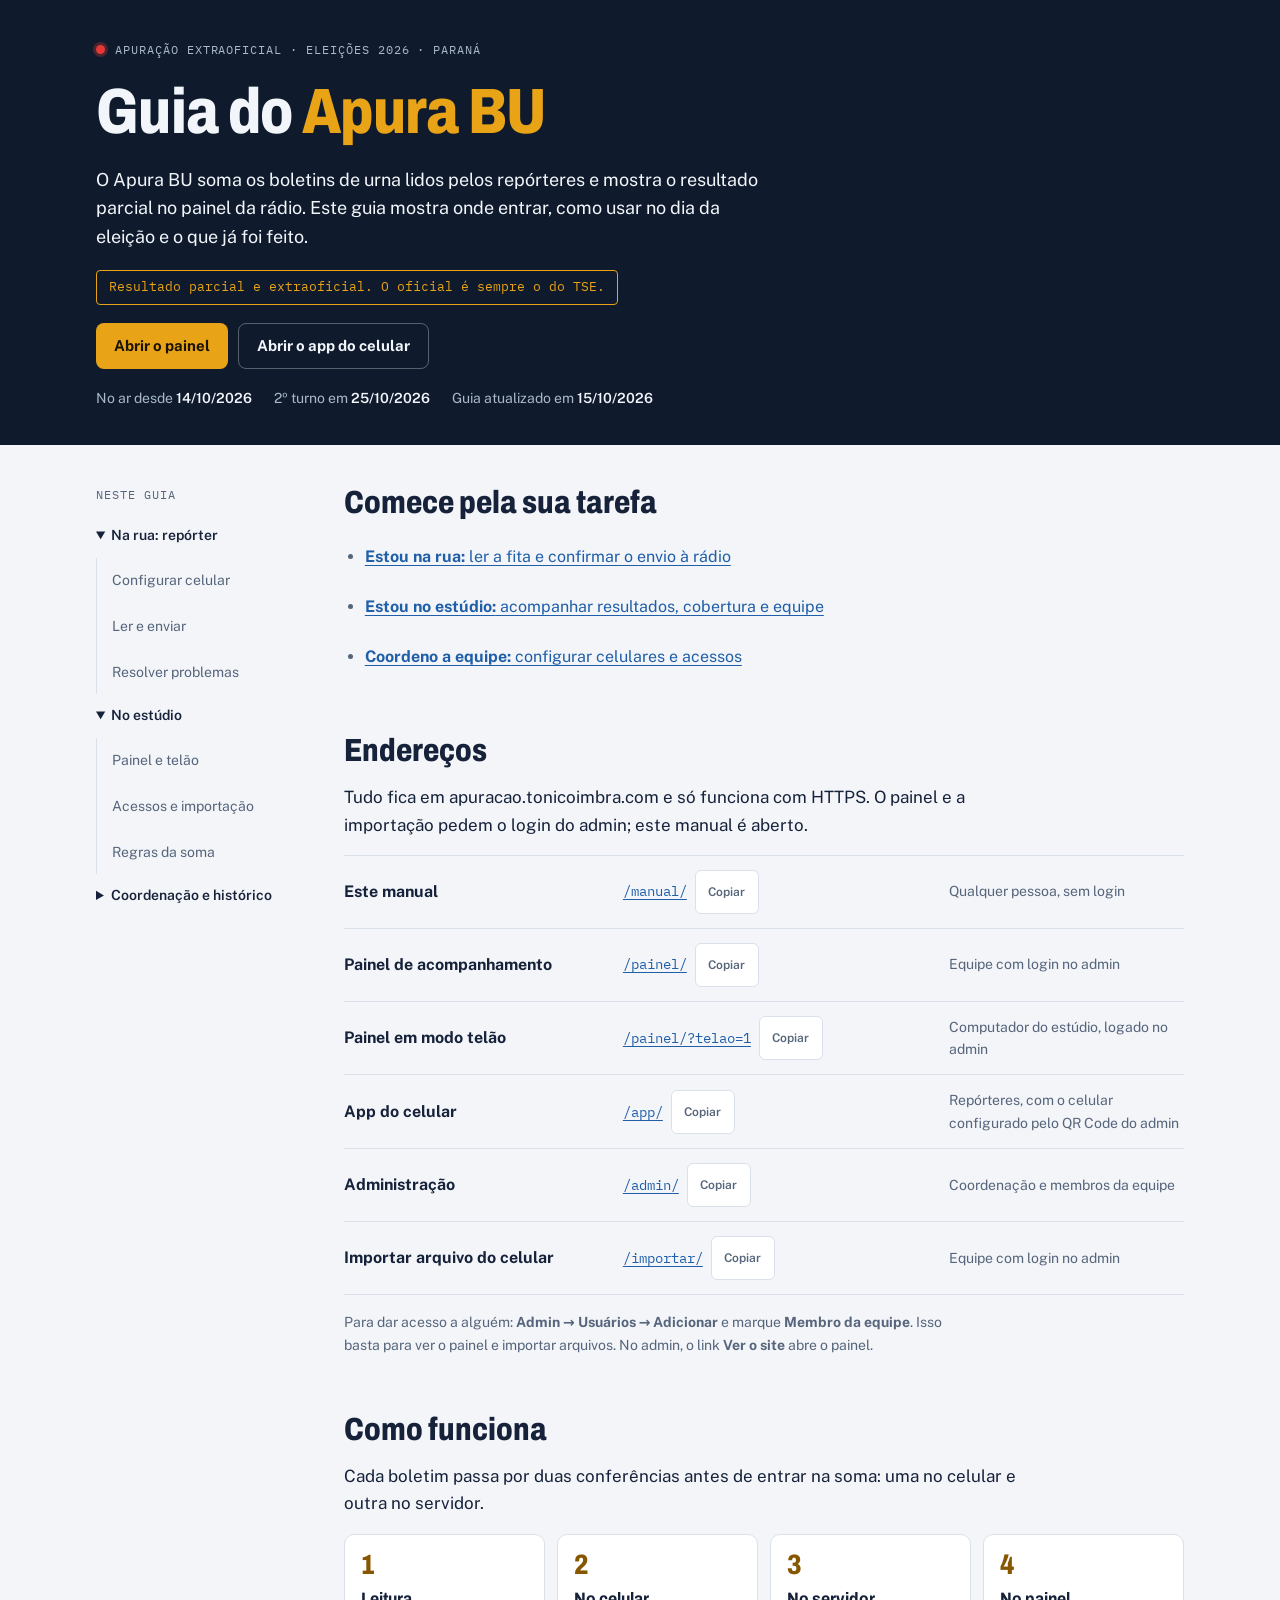
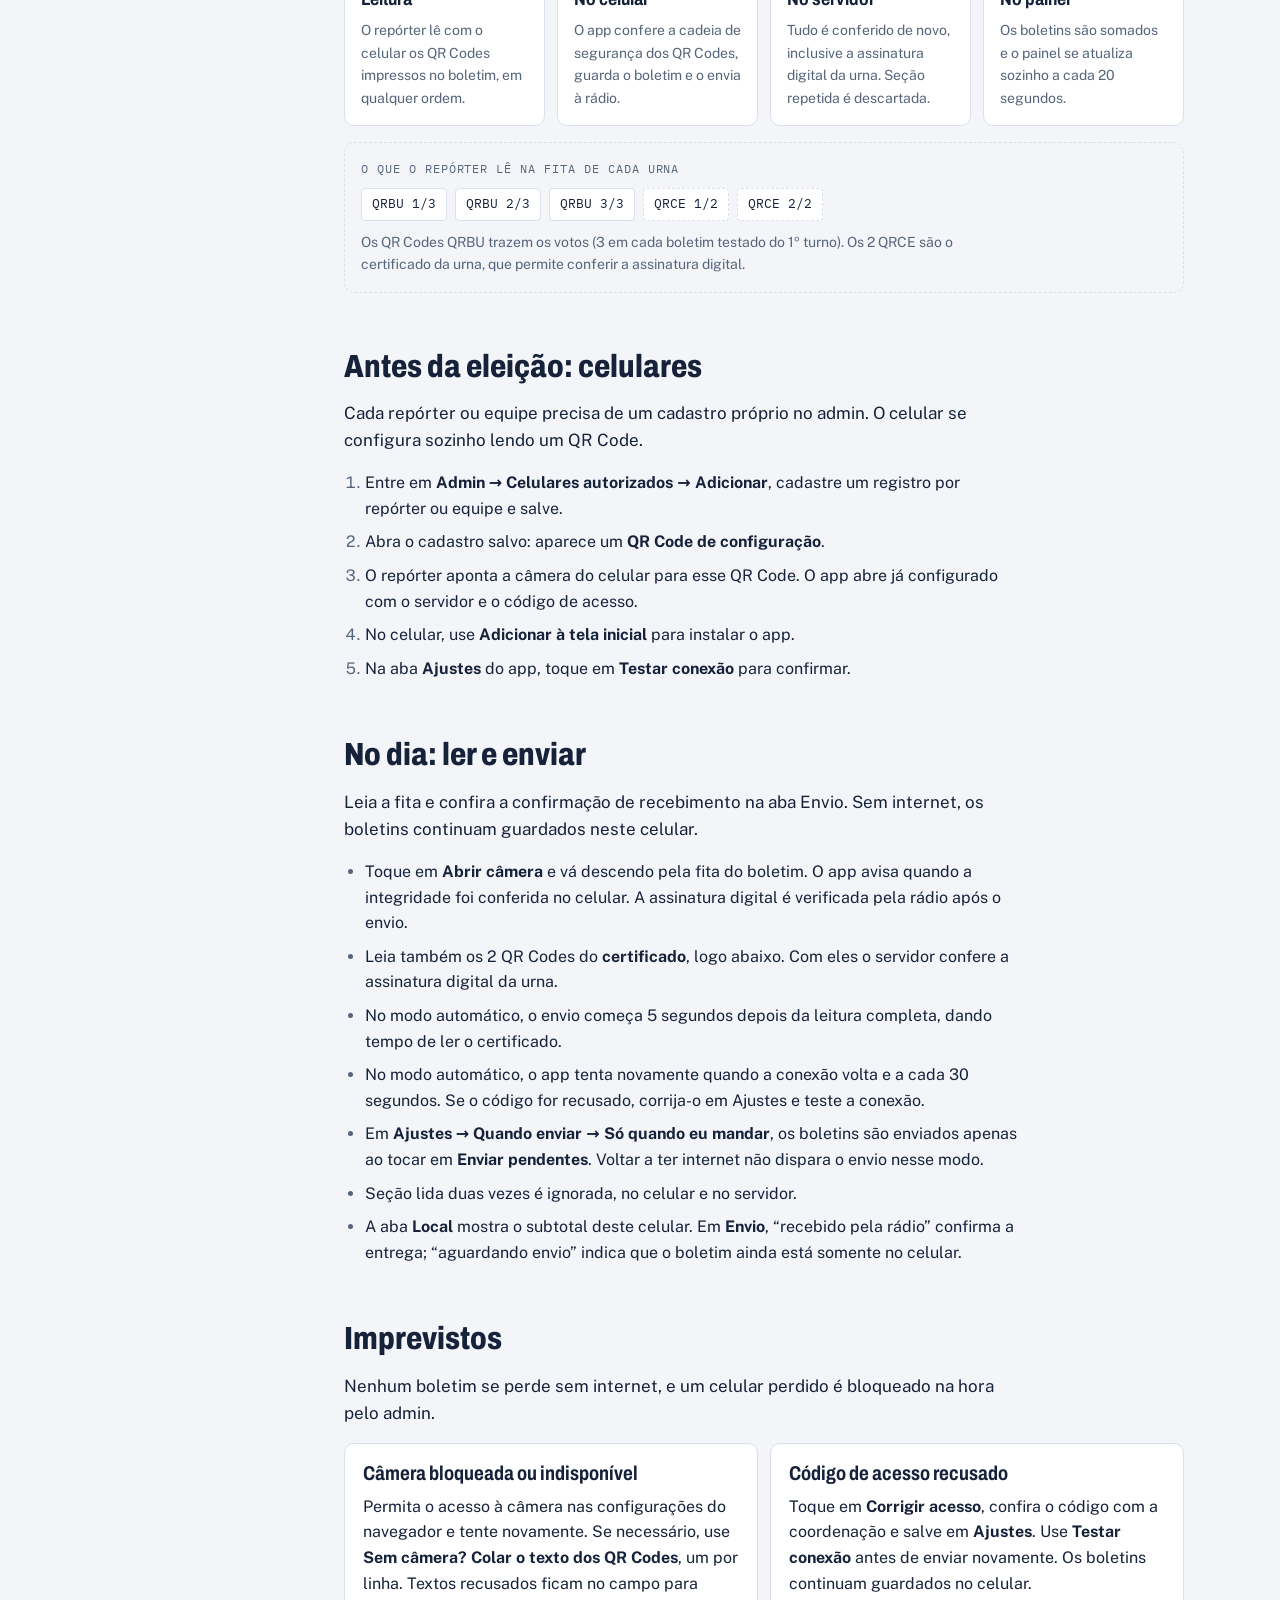
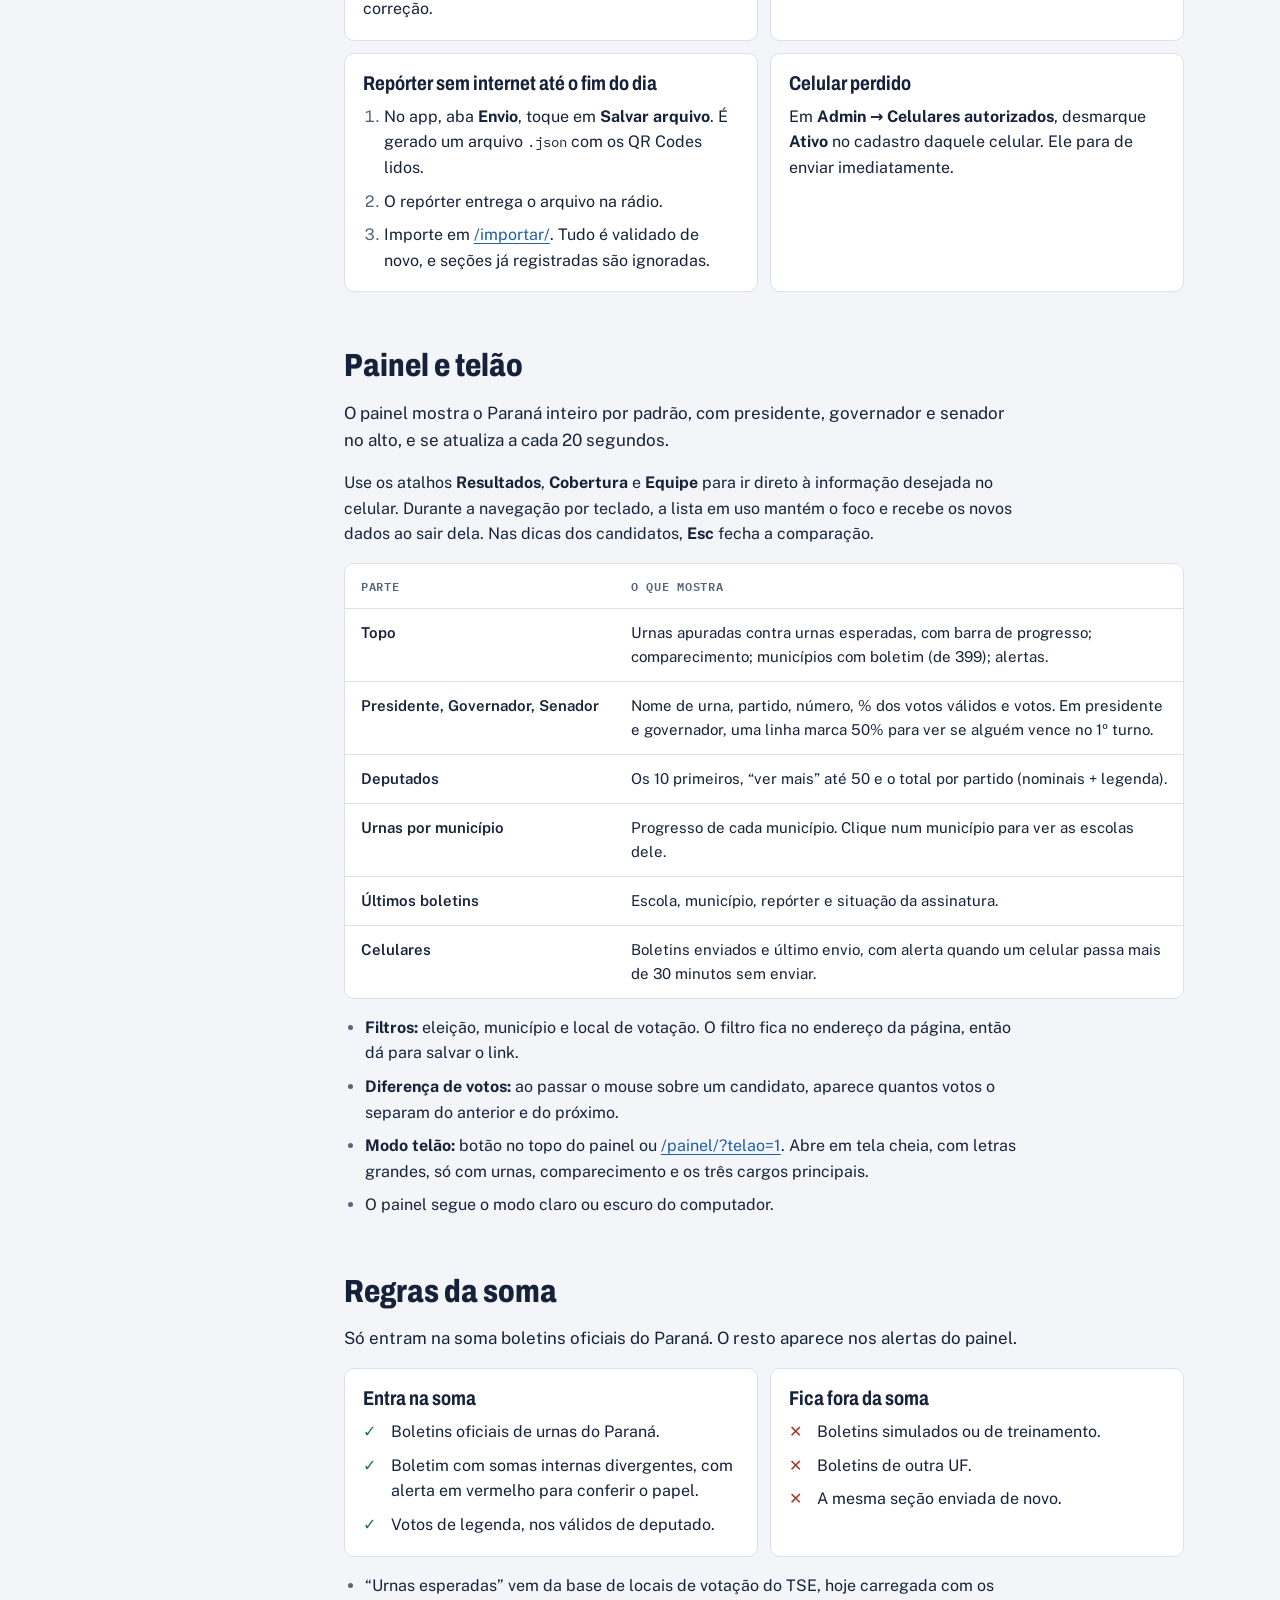
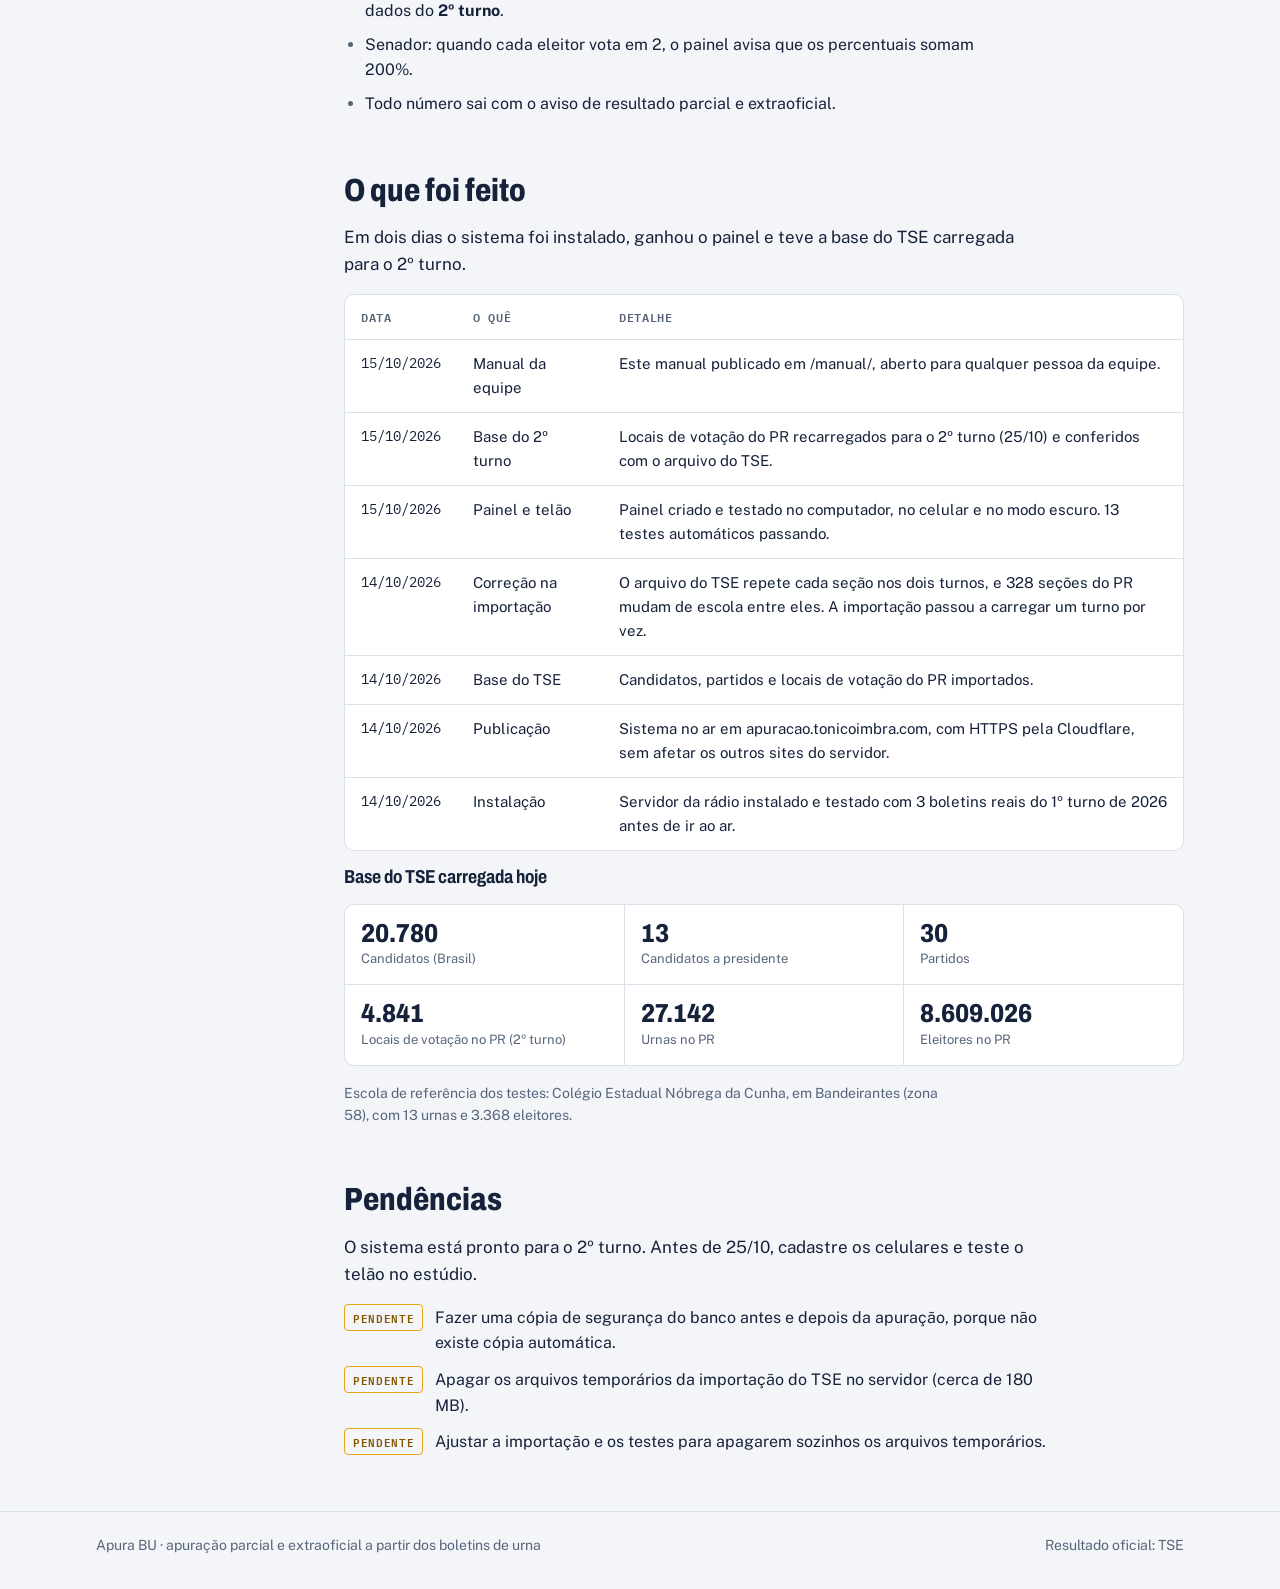
==== servidor/boletins/templates/boletins/manual.html @ 67706409 "feat: adiciona Apura BU com melhorias de interface e acessibilidade" ====
<!doctype html>
<html lang="pt-BR">
<head>
<meta charset="utf-8">
<meta name="viewport" content="width=device-width, initial-scale=1, viewport-fit=cover">
<title>Guia do Apura BU</title>
<link rel="icon" href="/app/icons/icone.svg" type="image/svg+xml">
<meta name="description" content="Manual da equipe: como acessar e usar o Apura BU na apuração extraoficial.">
<link rel="preconnect" href="https://fonts.googleapis.com">
<link rel="preconnect" href="https://fonts.gstatic.com" crossorigin>
<link rel="stylesheet" href="https://fonts.googleapis.com/css2?family=Archivo:wdth,wght@75..100,600..800&family=IBM+Plex+Mono:wght@400;500&family=Public+Sans:ital,wght@0,400;0,600;0,700;1,400&display=swap">
<style>
  /* Layout: faixa azul-marinho do app no topo; índice lateral fixo e coluna de leitura de ~68 caracteres */
  :root {
    color-scheme: light;
    --fundo: #f3f5f9;
    --papel: #ffffff;
    --texto: #16223a;
    --suave: #56657b;
    --linha: #dae1ea;
    --faixa: #0f1b2d;
    --faixa-texto: #f2f5fa;
    --faixa-suave: #aab8cc;
    --ambar: #e8a317;
    --ambar-tinta: #1a1300;
    --ambar-texto: #875700;
    --link: #1f5ea8;
    --ok: #1d7444;
    --fora: #a3392d;
    --display: "Archivo", "Arial Narrow", "Helvetica Neue", Arial, sans-serif;
    --corpo: "Public Sans", system-ui, -apple-system, "Segoe UI", Roboto, sans-serif;
    --mono: "IBM Plex Mono", ui-monospace, "SFMono-Regular", Menlo, Consolas, monospace;
  }
  @media (prefers-color-scheme: dark) {
    :root:not([data-theme="light"]) {
      --fundo: #0a111e; --papel: #111b2c; --texto: #e5ebf4; --suave: #9badc4; --linha: #23314a;
      --faixa: #060c17; --faixa-texto: #eef3fa; --faixa-suave: #93a5bd;
      --ambar: #f0b43a; --ambar-tinta: #1a1300; --ambar-texto: #f0b43a; --link: #8fbdf2;
      --ok: #52c487; --fora: #ef7b6c; color-scheme: dark;
    }
  }
  :root[data-theme="dark"] {
    --fundo: #0a111e; --papel: #111b2c; --texto: #e5ebf4; --suave: #9badc4; --linha: #23314a;
    --faixa: #060c17; --faixa-texto: #eef3fa; --faixa-suave: #93a5bd;
    --ambar: #f0b43a; --ambar-tinta: #1a1300; --ambar-texto: #f0b43a; --link: #8fbdf2;
    --ok: #52c487; --fora: #ef7b6c; color-scheme: dark;
  }
  @media (prefers-reduced-motion: no-preference) { html { scroll-behavior: smooth; } }

  * { box-sizing: border-box; }
  [hidden] { display: none !important; }
  img { max-width: 100%; }
  body { margin: 0; -webkit-text-size-adjust: 100%; background: var(--fundo); color: var(--texto); font: 16px/1.6 var(--corpo); }
  a { color: var(--link); text-underline-offset: 3px; }
  a:focus-visible, button:focus-visible { outline: 2px solid var(--ambar); outline-offset: 2px; border-radius: 4px; }
  h1, h2, h3 { font-family: var(--display); font-stretch: 80%; line-height: 1.1; text-wrap: balance; margin: 0; }
  code, .mono { font-family: var(--mono); font-size: .9em; }
  .rotulo { font-family: var(--mono); font-size: 12px; letter-spacing: .08em; text-transform: uppercase; }

  /* ---------- faixa de abertura */
  .faixa { background: var(--faixa); color: var(--faixa-texto); }
  .faixa-dentro, .corpo, .rodape-dentro {
    max-width: 1120px; margin: 0 auto;
    padding-left: max(16px, env(safe-area-inset-left, 0px));
    padding-right: max(16px, env(safe-area-inset-right, 0px));
  }
  .faixa-dentro { padding-block: 40px 36px; display: grid; gap: 18px; }
  .faixa-dentro > *, .fita > * { margin: 0; }
  .faixa .rotulo { color: var(--faixa-suave); display: flex; align-items: center; gap: 10px; }
  .ao-vivo { width: 9px; height: 9px; border-radius: 50%; background: #e53935; box-shadow: 0 0 0 3px rgba(229,57,53,.28); }
  .faixa h1 { font-size: clamp(38px, 7vw, 64px); font-weight: 800; letter-spacing: -.01em; }
  .faixa h1 span { color: var(--ambar); }
  .faixa .lead { max-width: 62ch; margin: 0; font-size: 18px; color: var(--faixa-texto); }
  .carimbo { justify-self: start; font-family: var(--mono); font-size: 13px; padding: 6px 12px;
    border: 1.5px solid var(--ambar); color: var(--ambar); border-radius: 4px; }
  .acoes { display: flex; flex-wrap: wrap; gap: 10px; }
  .botao { display: inline-flex; align-items: center; min-height: 44px; padding: 10px 18px; border-radius: 8px;
    font-weight: 700; text-decoration: none; font-size: 15px; }
  .botao.principal { background: var(--ambar); color: var(--ambar-tinta); }
  .botao.secundario { color: var(--faixa-texto); border: 1px solid rgba(255,255,255,.3); }
  .datas { display: flex; flex-wrap: wrap; gap: 6px 22px; margin: 0; padding: 0; list-style: none; color: var(--faixa-suave); font-size: 14px; }
  .datas b { color: var(--faixa-texto); font-weight: 600; }

  /* ---------- corpo: índice + leitura */
  .corpo { display: grid; grid-template-columns: 200px minmax(0, 1fr); gap: 48px; padding-block: 40px 56px; }
  .indice { position: sticky; top: calc(env(safe-area-inset-top, 0px) + 24px); align-self: start; }
  .indice .rotulo { color: var(--suave); margin: 0 0 10px; }
  .indice ol { list-style: none; margin: 0; padding: 0; display: grid; gap: 2px; border-left: 1px solid var(--linha); }
  .indice a { display: block; padding: 5px 0 5px 14px; margin-left: -1px; border-left: 2px solid transparent;
    color: var(--suave); text-decoration: none; font-size: 14px; }
  .indice a:hover { color: var(--texto); }
  .indice a.atual { color: var(--texto); border-left-color: var(--ambar); font-weight: 600; }

  article { min-width: 0; display: grid; gap: 56px; }
  section { display: grid; gap: 16px; scroll-margin-top: calc(env(safe-area-inset-top, 0px) + 16px); }
  section > h2 { font-size: clamp(26px, 3.6vw, 32px); font-weight: 800; }
  section > p, .nota { max-width: 68ch; margin: 0; }
  .abre { font-size: 17px; }
  .nota { color: var(--suave); font-size: 14px; }
  ul.lista, ol.lista { margin: 0; padding-left: 1.3em; display: grid; gap: 8px; max-width: 68ch; }
  .lista li::marker { color: var(--suave); }

  /* endereços */
  .enderecos { list-style: none; margin: 0; padding: 0; border-top: 1px solid var(--linha); }
  .enderecos li { display: grid; grid-template-columns: minmax(0, 1.1fr) minmax(0, 1.3fr) minmax(0, 1fr); gap: 6px 20px;
    align-items: center; padding: 14px 0; border-bottom: 1px solid var(--linha); }
  .enderecos strong { font-weight: 700; }
  .url { display: flex; align-items: center; gap: 8px; min-width: 0; }
  .url a { font-family: var(--mono); font-size: 14px; overflow-wrap: anywhere; }
  .copiar { flex: none; font: 600 12px var(--corpo); color: var(--suave); background: var(--papel); border: 1px solid var(--linha);
    border-radius: 6px; padding: 4px 9px; cursor: pointer; }
  .copiar:hover { color: var(--texto); }
  .quem { color: var(--suave); font-size: 14px; }

  /* fluxo */
  .passos { list-style: none; margin: 0; padding: 0; display: grid; grid-template-columns: repeat(4, minmax(0, 1fr)); gap: 12px; counter-reset: passo; }
  .passos li { counter-increment: passo; background: var(--papel); border: 1px solid var(--linha); border-radius: 10px; padding: 16px; display: grid; gap: 6px; align-content: start; }
  .passos li::before { content: counter(passo); font: 800 28px/1 var(--display); font-stretch: 80%; color: var(--ambar-texto); }
  .passos b { font-family: var(--display); font-size: 18px; font-stretch: 85%; }
  .passos span { font-size: 14px; color: var(--suave); }
  .fita { display: grid; gap: 10px; padding: 16px; border: 1px dashed var(--linha); border-radius: 10px; }
  .fita .rotulo { color: var(--suave); }
  .qrs { display: flex; flex-wrap: wrap; gap: 8px; margin: 0; padding: 0; list-style: none; }
  .qrs li { font-family: var(--mono); font-size: 13px; padding: 5px 10px; border-radius: 4px; background: var(--papel); border: 1px solid var(--linha); }
  .qrs li.ce { border-style: dashed; }

  /* imprevistos */
  .dupla { display: grid; grid-template-columns: repeat(2, minmax(0, 1fr)); gap: 12px; }
  .painel-box { background: var(--papel); border: 1px solid var(--linha); border-radius: 10px; padding: 18px; display: grid; gap: 10px; align-content: start; }
  .painel-box h3 { font-size: 20px; font-weight: 700; }
  .painel-box p { margin: 0; }

  /* tabelas */
  .rolagem { overflow-x: auto; border: 1px solid var(--linha); border-radius: 10px; background: var(--papel); }
  table { width: 100%; border-collapse: collapse; font-size: 15px; }
  th { text-align: left; font: 600 12px var(--mono); letter-spacing: .06em; text-transform: uppercase; color: var(--suave);
    padding: 12px 16px; border-bottom: 1px solid var(--linha); }
  td { padding: 12px 16px; border-bottom: 1px solid var(--linha); vertical-align: top; }
  tr:last-child td { border-bottom: 0; }
  td:first-child { font-weight: 600; white-space: nowrap; }
  td.data { font-family: var(--mono); font-size: 14px; font-weight: 400; font-variant-numeric: tabular-nums; }

  /* regras */
  .regras { display: grid; grid-template-columns: repeat(2, minmax(0, 1fr)); gap: 12px; }
  .regras ul { list-style: none; margin: 0; padding: 0; display: grid; gap: 8px; }
  .regras li { display: grid; grid-template-columns: 1.4em minmax(0, 1fr); gap: 6px; }
  .sinal { font-weight: 700; }
  .entra .sinal { color: var(--ok); } .fora .sinal { color: var(--fora); }

  /* números da base */
  .numeros { display: grid; grid-template-columns: repeat(3, minmax(0, 1fr)); gap: 1px; background: var(--linha);
    border: 1px solid var(--linha); border-radius: 10px; overflow: hidden; margin: 0; }
  .numeros div { background: var(--papel); padding: 14px 16px; display: grid; gap: 2px; }
  .numeros dt { font-size: 13px; color: var(--suave); order: 2; }
  .numeros dd { margin: 0; font: 800 26px/1.1 var(--display); font-stretch: 85%; order: 1; }

  /* pendências */
  .pendencias { list-style: none; margin: 0; padding: 0; display: grid; gap: 10px; max-width: 72ch; }
  .pendencias li { display: grid; grid-template-columns: auto minmax(0, 1fr); gap: 12px; align-items: baseline; }
  .chip { font: 600 11px var(--mono); letter-spacing: .06em; text-transform: uppercase; padding: 3px 8px; border-radius: 4px;
    color: var(--ambar-texto); border: 1px solid var(--ambar); }

  .rodape { border-top: 1px solid var(--linha); }
  .rodape-dentro { padding-block: 22px 32px; color: var(--suave); font-size: 14px; display: flex; flex-wrap: wrap; gap: 6px 20px; justify-content: space-between; }

  @media (max-width: 900px) {
    .corpo { grid-template-columns: minmax(0, 1fr); gap: 28px; padding-block: 28px 48px; }
    .indice { position: static; }
    .indice ol { display: flex; flex-wrap: wrap; gap: 6px; border: 0; }
    .indice a { border: 1px solid var(--linha); border-radius: 99px; padding: 4px 12px; margin: 0; background: var(--papel); }
    .indice a.atual { border-color: var(--ambar); }
    .passos { grid-template-columns: repeat(2, minmax(0, 1fr)); }
  }
  @media (max-width: 640px) {
    .enderecos li { grid-template-columns: minmax(0, 1fr); }
    .passos, .dupla, .regras { grid-template-columns: minmax(0, 1fr); }
    .numeros { grid-template-columns: repeat(2, minmax(0, 1fr)); }
    td:first-child { white-space: normal; }
    .faixa-dentro { padding-block: 32px 28px; }
  }
  .indice summary { min-height: 44px; padding: 10px 0; cursor: pointer; font-size: 14px; font-weight: 600; }
  .indice a { min-height: 44px; display: flex; align-items: center; }
  .copiar { min-width: 64px; min-height: 44px; }
  .percursos a { display: inline-block; padding-block: 8px; }
  ::selection { background: var(--ambar); color: var(--ambar-tinta); }
</style>
</head>
<body>

<header class="faixa">
  <div class="faixa-dentro">
    <p class="rotulo"><span class="ao-vivo" aria-hidden="true"></span>Apuração extraoficial · Eleições 2026 · Paraná</p>
    <h1>Guia do <span>Apura BU</span></h1>
    <p class="lead">O Apura BU soma os boletins de urna lidos pelos repórteres e mostra o resultado parcial no painel da rádio. Este guia mostra onde entrar, como usar no dia da eleição e o que já foi feito.</p>
    <p class="carimbo">Resultado parcial e extraoficial. O oficial é sempre o do TSE.</p>
    <div class="acoes">
      <a class="botao principal" href="/painel/">Abrir o painel</a>
      <a class="botao secundario" href="/app/">Abrir o app do celular</a>
    </div>
    <ul class="datas">
      <li>No ar desde <b>14/10/2026</b></li>
      <li>2º turno em <b>25/10/2026</b></li>
      <li>Guia atualizado em <b>15/10/2026</b></li>
    </ul>
  </div>
</header>

<div class="corpo">
  <nav class="indice" aria-label="Seções do guia">
    <p class="rotulo">Neste guia</p>
    <details open><summary>Na rua: repórter</summary><ol>
      <li><a href="#celulares">Configurar celular</a></li>
      <li><a href="#no-dia">Ler e enviar</a></li>
      <li><a href="#imprevistos">Resolver problemas</a></li>
    </ol></details>
    <details open><summary>No estúdio</summary><ol>
      <li><a href="#painel">Painel e telão</a></li>
      <li><a href="#enderecos">Acessos e importação</a></li>
      <li><a href="#regras">Regras da soma</a></li>
    </ol></details>
    <details><summary>Coordenação e histórico</summary><ol>
      <li><a href="#como-funciona">Como funciona</a></li>
      <li><a href="#feito">O que foi feito</a></li>
      <li><a href="#pendencias">Pendências</a></li>
    </ol></details>
  </nav>

  <article>
    <section id="comece" aria-labelledby="t-comece">
      <h2 id="t-comece">Comece pela sua tarefa</h2>
      <ul class="lista percursos">
        <li><a href="#no-dia"><b>Estou na rua:</b> ler a fita e confirmar o envio à rádio</a></li>
        <li><a href="#painel"><b>Estou no estúdio:</b> acompanhar resultados, cobertura e equipe</a></li>
        <li><a href="#celulares"><b>Coordeno a equipe:</b> configurar celulares e acessos</a></li>
      </ul>
    </section>
    <section id="enderecos" aria-labelledby="t-enderecos">
      <h2 id="t-enderecos">Endereços</h2>
      <p class="abre">Tudo fica em apuracao.tonicoimbra.com e só funciona com HTTPS. O painel e a importação pedem o login do admin; este manual é aberto.</p>
      <ul class="enderecos">
        <li><strong>Este manual</strong>
          <span class="url"><a href="/manual/">/manual/</a><button class="copiar" type="button" data-copiar="/manual/">Copiar</button></span>
          <span class="quem">Qualquer pessoa, sem login</span></li>
        <li><strong>Painel de acompanhamento</strong>
          <span class="url"><a href="/painel/">/painel/</a><button class="copiar" type="button" data-copiar="/painel/">Copiar</button></span>
          <span class="quem">Equipe com login no admin</span></li>
        <li><strong>Painel em modo telão</strong>
          <span class="url"><a href="/painel/?telao=1">/painel/?telao=1</a><button class="copiar" type="button" data-copiar="/painel/?telao=1">Copiar</button></span>
          <span class="quem">Computador do estúdio, logado no admin</span></li>
        <li><strong>App do celular</strong>
          <span class="url"><a href="/app/">/app/</a><button class="copiar" type="button" data-copiar="/app/">Copiar</button></span>
          <span class="quem">Repórteres, com o celular configurado pelo QR Code do admin</span></li>
        <li><strong>Administração</strong>
          <span class="url"><a href="/admin/">/admin/</a><button class="copiar" type="button" data-copiar="/admin/">Copiar</button></span>
          <span class="quem">Coordenação e membros da equipe</span></li>
        <li><strong>Importar arquivo do celular</strong>
          <span class="url"><a href="/importar/">/importar/</a><button class="copiar" type="button" data-copiar="/importar/">Copiar</button></span>
          <span class="quem">Equipe com login no admin</span></li>
      </ul>
      <p class="nota">Para dar acesso a alguém: <b>Admin → Usuários → Adicionar</b> e marque <b>Membro da equipe</b>. Isso basta para ver o painel e importar arquivos. No admin, o link <b>Ver o site</b> abre o painel.</p>
    </section>

    <section id="como-funciona" aria-labelledby="t-como">
      <h2 id="t-como">Como funciona</h2>
      <p class="abre">Cada boletim passa por duas conferências antes de entrar na soma: uma no celular e outra no servidor.</p>
      <ol class="passos">
        <li><b>Leitura</b><span>O repórter lê com o celular os QR Codes impressos no boletim, em qualquer ordem.</span></li>
        <li><b>No celular</b><span>O app confere a cadeia de segurança dos QR Codes, guarda o boletim e o envia à rádio.</span></li>
        <li><b>No servidor</b><span>Tudo é conferido de novo, inclusive a assinatura digital da urna. Seção repetida é descartada.</span></li>
        <li><b>No painel</b><span>Os boletins são somados e o painel se atualiza sozinho a cada 20 segundos.</span></li>
      </ol>
      <div class="fita">
        <p class="rotulo">O que o repórter lê na fita de cada urna</p>
        <ul class="qrs" aria-label="QR Codes de um boletim">
          <li>QRBU 1/3</li><li>QRBU 2/3</li><li>QRBU 3/3</li><li class="ce">QRCE 1/2</li><li class="ce">QRCE 2/2</li>
        </ul>
        <p class="nota">Os QR Codes QRBU trazem os votos (3 em cada boletim testado do 1º turno). Os 2 QRCE são o certificado da urna, que permite conferir a assinatura digital.</p>
      </div>
    </section>

    <section id="celulares" aria-labelledby="t-celulares">
      <h2 id="t-celulares">Antes da eleição: celulares</h2>
      <p class="abre">Cada repórter ou equipe precisa de um cadastro próprio no admin. O celular se configura sozinho lendo um QR Code.</p>
      <ol class="lista">
        <li>Entre em <b>Admin → Celulares autorizados → Adicionar</b>, cadastre um registro por repórter ou equipe e salve.</li>
        <li>Abra o cadastro salvo: aparece um <b>QR Code de configuração</b>.</li>
        <li>O repórter aponta a câmera do celular para esse QR Code. O app abre já configurado com o servidor e o código de acesso.</li>
        <li>No celular, use <b>Adicionar à tela inicial</b> para instalar o app.</li>
        <li>Na aba <b>Ajustes</b> do app, toque em <b>Testar conexão</b> para confirmar.</li>
      </ol>
    </section>

    <section id="no-dia" aria-labelledby="t-dia">
      <h2 id="t-dia">No dia: ler e enviar</h2>
      <p class="abre">Leia a fita e confira a confirmação de recebimento na aba Envio. Sem internet, os boletins continuam guardados neste celular.</p>
      <ul class="lista">
        <li>Toque em <b>Abrir câmera</b> e vá descendo pela fita do boletim. O app avisa quando a integridade foi conferida no celular. A assinatura digital é verificada pela rádio após o envio.</li>
        <li>Leia também os 2 QR Codes do <b>certificado</b>, logo abaixo. Com eles o servidor confere a assinatura digital da urna.</li>
        <li>No modo automático, o envio começa 5 segundos depois da leitura completa, dando tempo de ler o certificado.</li>
        <li>No modo automático, o app tenta novamente quando a conexão volta e a cada 30 segundos. Se o código for recusado, corrija-o em Ajustes e teste a conexão.</li>
        <li>Em <b>Ajustes → Quando enviar → Só quando eu mandar</b>, os boletins são enviados apenas ao tocar em <b>Enviar pendentes</b>. Voltar a ter internet não dispara o envio nesse modo.</li>
        <li>Seção lida duas vezes é ignorada, no celular e no servidor.</li>
        <li>A aba <b>Local</b> mostra o subtotal deste celular. Em <b>Envio</b>, “recebido pela rádio” confirma a entrega; “aguardando envio” indica que o boletim ainda está somente no celular.</li>
      </ul>
    </section>

    <section id="imprevistos" aria-labelledby="t-imprevistos">
      <h2 id="t-imprevistos">Imprevistos</h2>
      <p class="abre">Nenhum boletim se perde sem internet, e um celular perdido é bloqueado na hora pelo admin.</p>
      <div class="dupla">
        <div class="painel-box">
          <h3>Câmera bloqueada ou indisponível</h3>
          <p>Permita o acesso à câmera nas configurações do navegador e tente novamente. Se necessário, use <b>Sem câmera? Colar o texto dos QR Codes</b>, um por linha. Textos recusados ficam no campo para correção.</p>
        </div>
        <div class="painel-box">
          <h3>Código de acesso recusado</h3>
          <p>Toque em <b>Corrigir acesso</b>, confira o código com a coordenação e salve em <b>Ajustes</b>. Use <b>Testar conexão</b> antes de enviar novamente. Os boletins continuam guardados no celular.</p>
        </div>
        <div class="painel-box">
          <h3>Repórter sem internet até o fim do dia</h3>
          <ol class="lista">
            <li>No app, aba <b>Envio</b>, toque em <b>Salvar arquivo</b>. É gerado um arquivo <code>.json</code> com os QR Codes lidos.</li>
            <li>O repórter entrega o arquivo na rádio.</li>
            <li>Importe em <a href="/importar/">/importar/</a>. Tudo é validado de novo, e seções já registradas são ignoradas.</li>
          </ol>
        </div>
        <div class="painel-box">
          <h3>Celular perdido</h3>
          <p>Em <b>Admin → Celulares autorizados</b>, desmarque <b>Ativo</b> no cadastro daquele celular. Ele para de enviar imediatamente.</p>
        </div>
      </div>
    </section>

    <section id="painel" aria-labelledby="t-painel">
      <h2 id="t-painel">Painel e telão</h2>
      <p class="abre">O painel mostra o Paraná inteiro por padrão, com presidente, governador e senador no alto, e se atualiza a cada 20 segundos.</p>
      <p>Use os atalhos <b>Resultados</b>, <b>Cobertura</b> e <b>Equipe</b> para ir direto à informação desejada no celular. Durante a navegação por teclado, a lista em uso mantém o foco e recebe os novos dados ao sair dela. Nas dicas dos candidatos, <b>Esc</b> fecha a comparação.</p>
      <div class="rolagem">
        <table>
          <thead><tr><th scope="col">Parte</th><th scope="col">O que mostra</th></tr></thead>
          <tbody>
            <tr><td>Topo</td><td>Urnas apuradas contra urnas esperadas, com barra de progresso; comparecimento; municípios com boletim (de 399); alertas.</td></tr>
            <tr><td>Presidente, Governador, Senador</td><td>Nome de urna, partido, número, % dos votos válidos e votos. Em presidente e governador, uma linha marca 50% para ver se alguém vence no 1º turno.</td></tr>
            <tr><td>Deputados</td><td>Os 10 primeiros, “ver mais” até 50 e o total por partido (nominais + legenda).</td></tr>
            <tr><td>Urnas por município</td><td>Progresso de cada município. Clique num município para ver as escolas dele.</td></tr>
            <tr><td>Últimos boletins</td><td>Escola, município, repórter e situação da assinatura.</td></tr>
            <tr><td>Celulares</td><td>Boletins enviados e último envio, com alerta quando um celular passa mais de 30 minutos sem enviar.</td></tr>
          </tbody>
        </table>
      </div>
      <ul class="lista">
        <li><b>Filtros:</b> eleição, município e local de votação. O filtro fica no endereço da página, então dá para salvar o link.</li>
        <li><b>Diferença de votos:</b> ao passar o mouse sobre um candidato, aparece quantos votos o separam do anterior e do próximo.</li>
        <li><b>Modo telão:</b> botão no topo do painel ou <a href="/painel/?telao=1">/painel/?telao=1</a>. Abre em tela cheia, com letras grandes, só com urnas, comparecimento e os três cargos principais.</li>
        <li>O painel segue o modo claro ou escuro do computador.</li>
      </ul>
    </section>

    <section id="regras" aria-labelledby="t-regras">
      <h2 id="t-regras">Regras da soma</h2>
      <p class="abre">Só entram na soma boletins oficiais do Paraná. O resto aparece nos alertas do painel.</p>
      <div class="regras">
        <div class="painel-box entra">
          <h3>Entra na soma</h3>
          <ul>
            <li><span class="sinal" aria-hidden="true">✓</span><span>Boletins oficiais de urnas do Paraná.</span></li>
            <li><span class="sinal" aria-hidden="true">✓</span><span>Boletim com somas internas divergentes, com alerta em vermelho para conferir o papel.</span></li>
            <li><span class="sinal" aria-hidden="true">✓</span><span>Votos de legenda, nos válidos de deputado.</span></li>
          </ul>
        </div>
        <div class="painel-box fora">
          <h3>Fica fora da soma</h3>
          <ul>
            <li><span class="sinal" aria-hidden="true">✕</span><span>Boletins simulados ou de treinamento.</span></li>
            <li><span class="sinal" aria-hidden="true">✕</span><span>Boletins de outra UF.</span></li>
            <li><span class="sinal" aria-hidden="true">✕</span><span>A mesma seção enviada de novo.</span></li>
          </ul>
        </div>
      </div>
      <ul class="lista">
        <li>“Urnas esperadas” vem da base de locais de votação do TSE, hoje carregada com os dados do <b>2º turno</b>.</li>
        <li>Senador: quando cada eleitor vota em 2, o painel avisa que os percentuais somam 200%.</li>
        <li>Todo número sai com o aviso de resultado parcial e extraoficial.</li>
      </ul>
    </section>

    <section id="feito" aria-labelledby="t-feito">
      <h2 id="t-feito">O que foi feito</h2>
      <p class="abre">Em dois dias o sistema foi instalado, ganhou o painel e teve a base do TSE carregada para o 2º turno.</p>
      <div class="rolagem">
        <table>
          <thead><tr><th scope="col">Data</th><th scope="col">O quê</th><th scope="col">Detalhe</th></tr></thead>
          <tbody>
            <tr><td class="data">15/10/2026</td><td>Manual da equipe</td><td>Este manual publicado em /manual/, aberto para qualquer pessoa da equipe.</td></tr>
            <tr><td class="data">15/10/2026</td><td>Base do 2º turno</td><td>Locais de votação do PR recarregados para o 2º turno (25/10) e conferidos com o arquivo do TSE.</td></tr>
            <tr><td class="data">15/10/2026</td><td>Painel e telão</td><td>Painel criado e testado no computador, no celular e no modo escuro. 13 testes automáticos passando.</td></tr>
            <tr><td class="data">14/10/2026</td><td>Correção na importação</td><td>O arquivo do TSE repete cada seção nos dois turnos, e 328 seções do PR mudam de escola entre eles. A importação passou a carregar um turno por vez.</td></tr>
            <tr><td class="data">14/10/2026</td><td>Base do TSE</td><td>Candidatos, partidos e locais de votação do PR importados.</td></tr>
            <tr><td class="data">14/10/2026</td><td>Publicação</td><td>Sistema no ar em apuracao.tonicoimbra.com, com HTTPS pela Cloudflare, sem afetar os outros sites do servidor.</td></tr>
            <tr><td class="data">14/10/2026</td><td>Instalação</td><td>Servidor da rádio instalado e testado com 3 boletins reais do 1º turno de 2026 antes de ir ao ar.</td></tr>
          </tbody>
        </table>
      </div>
      <h3>Base do TSE carregada hoje</h3>
      <dl class="numeros">
        <div><dt>Candidatos (Brasil)</dt><dd>20.780</dd></div>
        <div><dt>Candidatos a presidente</dt><dd>13</dd></div>
        <div><dt>Partidos</dt><dd>30</dd></div>
        <div><dt>Locais de votação no PR (2º turno)</dt><dd>4.841</dd></div>
        <div><dt>Urnas no PR</dt><dd>27.142</dd></div>
        <div><dt>Eleitores no PR</dt><dd>8.609.026</dd></div>
      </dl>
      <p class="nota">Escola de referência dos testes: Colégio Estadual Nóbrega da Cunha, em Bandeirantes (zona 58), com 13 urnas e 3.368 eleitores.</p>
    </section>

    <section id="pendencias" aria-labelledby="t-pendencias">
      <h2 id="t-pendencias">Pendências</h2>
      <p class="abre">O sistema está pronto para o 2º turno. Antes de 25/10, cadastre os celulares e teste o telão no estúdio.</p>
      <ul class="pendencias">
        <li><span class="chip">Pendente</span><span>Fazer uma cópia de segurança do banco antes e depois da apuração, porque não existe cópia automática.</span></li>
        <li><span class="chip">Pendente</span><span>Apagar os arquivos temporários da importação do TSE no servidor (cerca de 180 MB).</span></li>
        <li><span class="chip">Pendente</span><span>Ajustar a importação e os testes para apagarem sozinhos os arquivos temporários.</span></li>
      </ul>
    </section>
  </article>
</div>

<footer class="rodape">
  <div class="rodape-dentro">
    <span>Apura BU · apuração parcial e extraoficial a partir dos boletins de urna</span>
    <span>Resultado oficial: TSE</span>
  </div>
</footer>

<script>
  // Copiar endereço: área de transferência quando permitida, senão seleciona o texto do link
  document.querySelectorAll("[data-copiar]").forEach((botao) => {
    botao.addEventListener("click", async () => {
      const texto = new URL(botao.dataset.copiar, location.origin).href;
      try {
        await navigator.clipboard.writeText(texto);
        botao.textContent = "Copiado";
      } catch {
        const link = botao.previousElementSibling;
        const faixa = document.createRange();
        faixa.selectNodeContents(link);
        const sel = getSelection();
        sel.removeAllRanges();
        sel.addRange(faixa);
        botao.textContent = "Selecionado";
      }
      setTimeout(() => { botao.textContent = "Copiar"; }, 1600);
    });
  });

  // Índice: marca a seção que está na tela
  const links = new Map([...document.querySelectorAll(".indice a")].map((a) => [a.getAttribute("href").slice(1), a]));
  if ("IntersectionObserver" in window) {
    const obs = new IntersectionObserver((entradas) => {
      for (const e of entradas) {
        if (!e.isIntersecting) continue;
        links.forEach((a) => { a.classList.remove("atual"); a.removeAttribute("aria-current"); });
        const atual = links.get(e.target.id);
        atual?.classList.add("atual"); atual?.setAttribute("aria-current", "location");
      }
    }, { rootMargin: "-20% 0px -70% 0px" });
    document.querySelectorAll("article section").forEach((s) => obs.observe(s));
  }
</script>
</body>
</html>
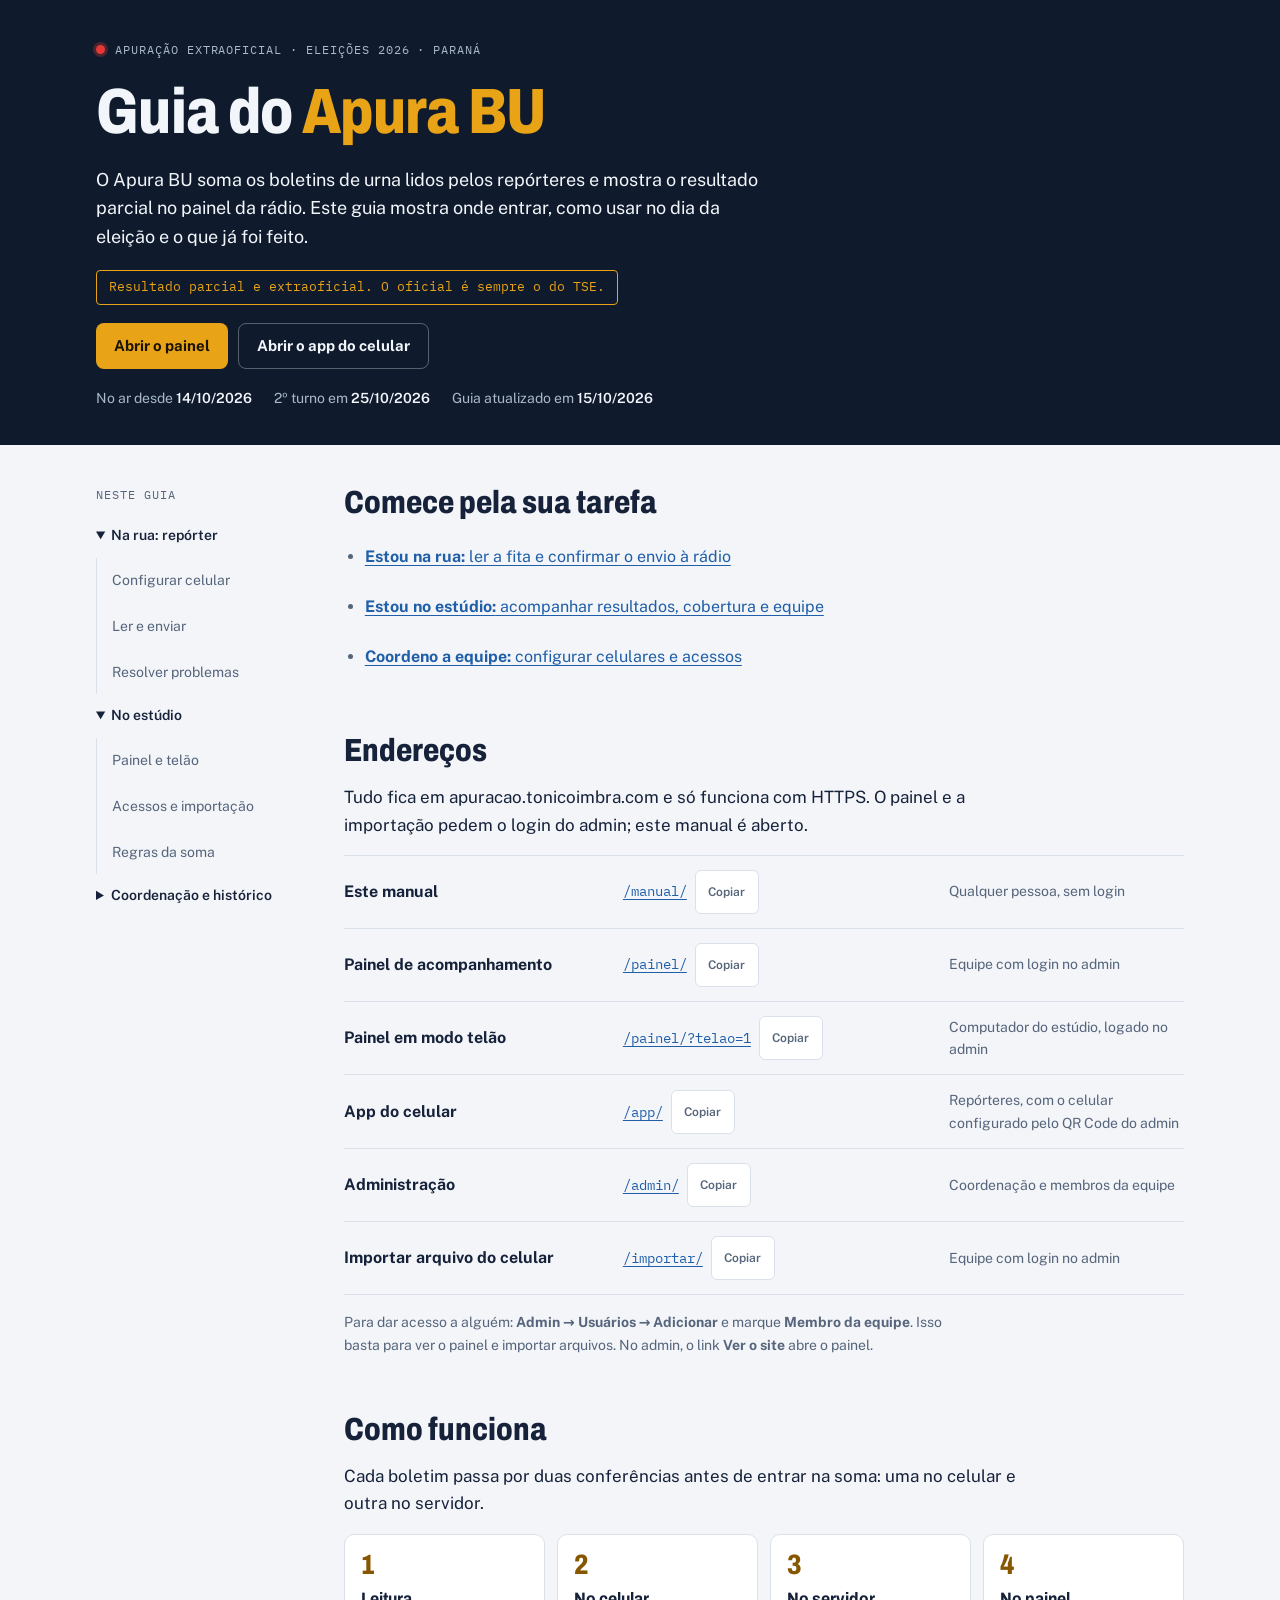
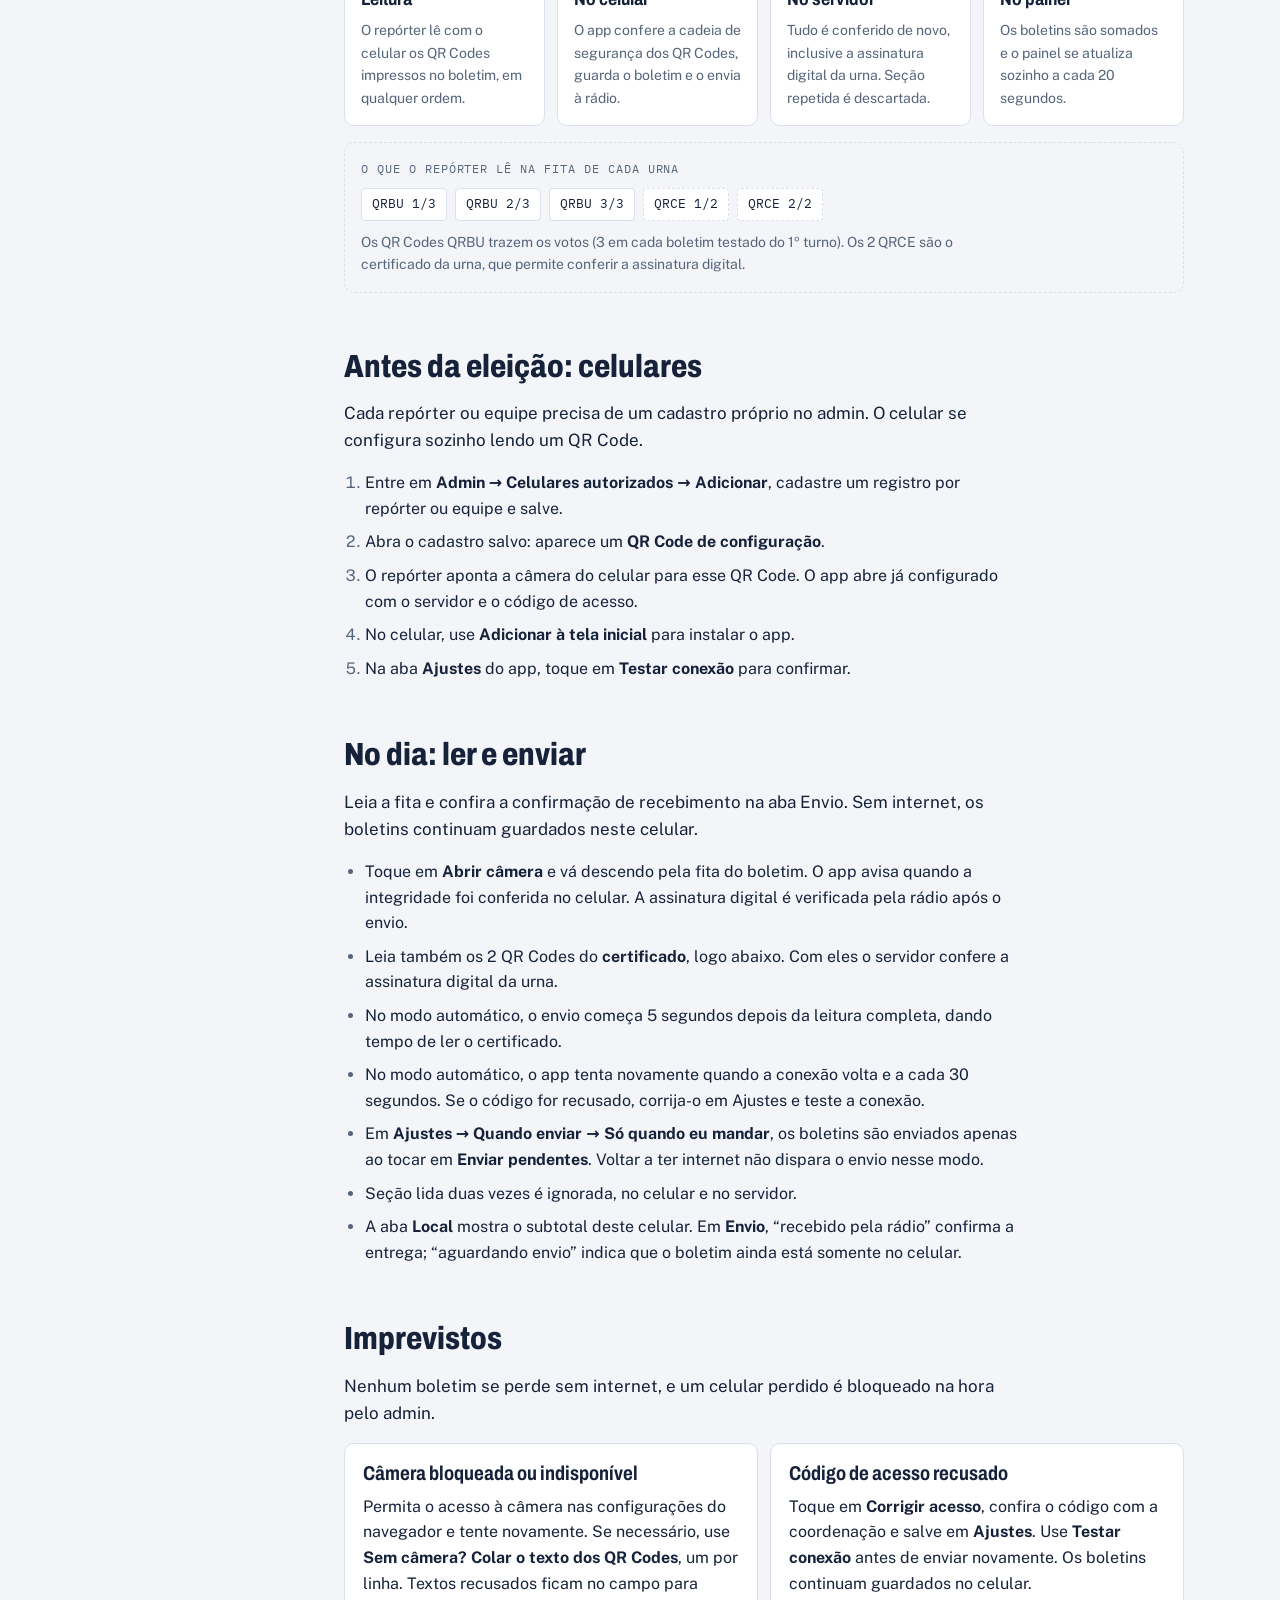
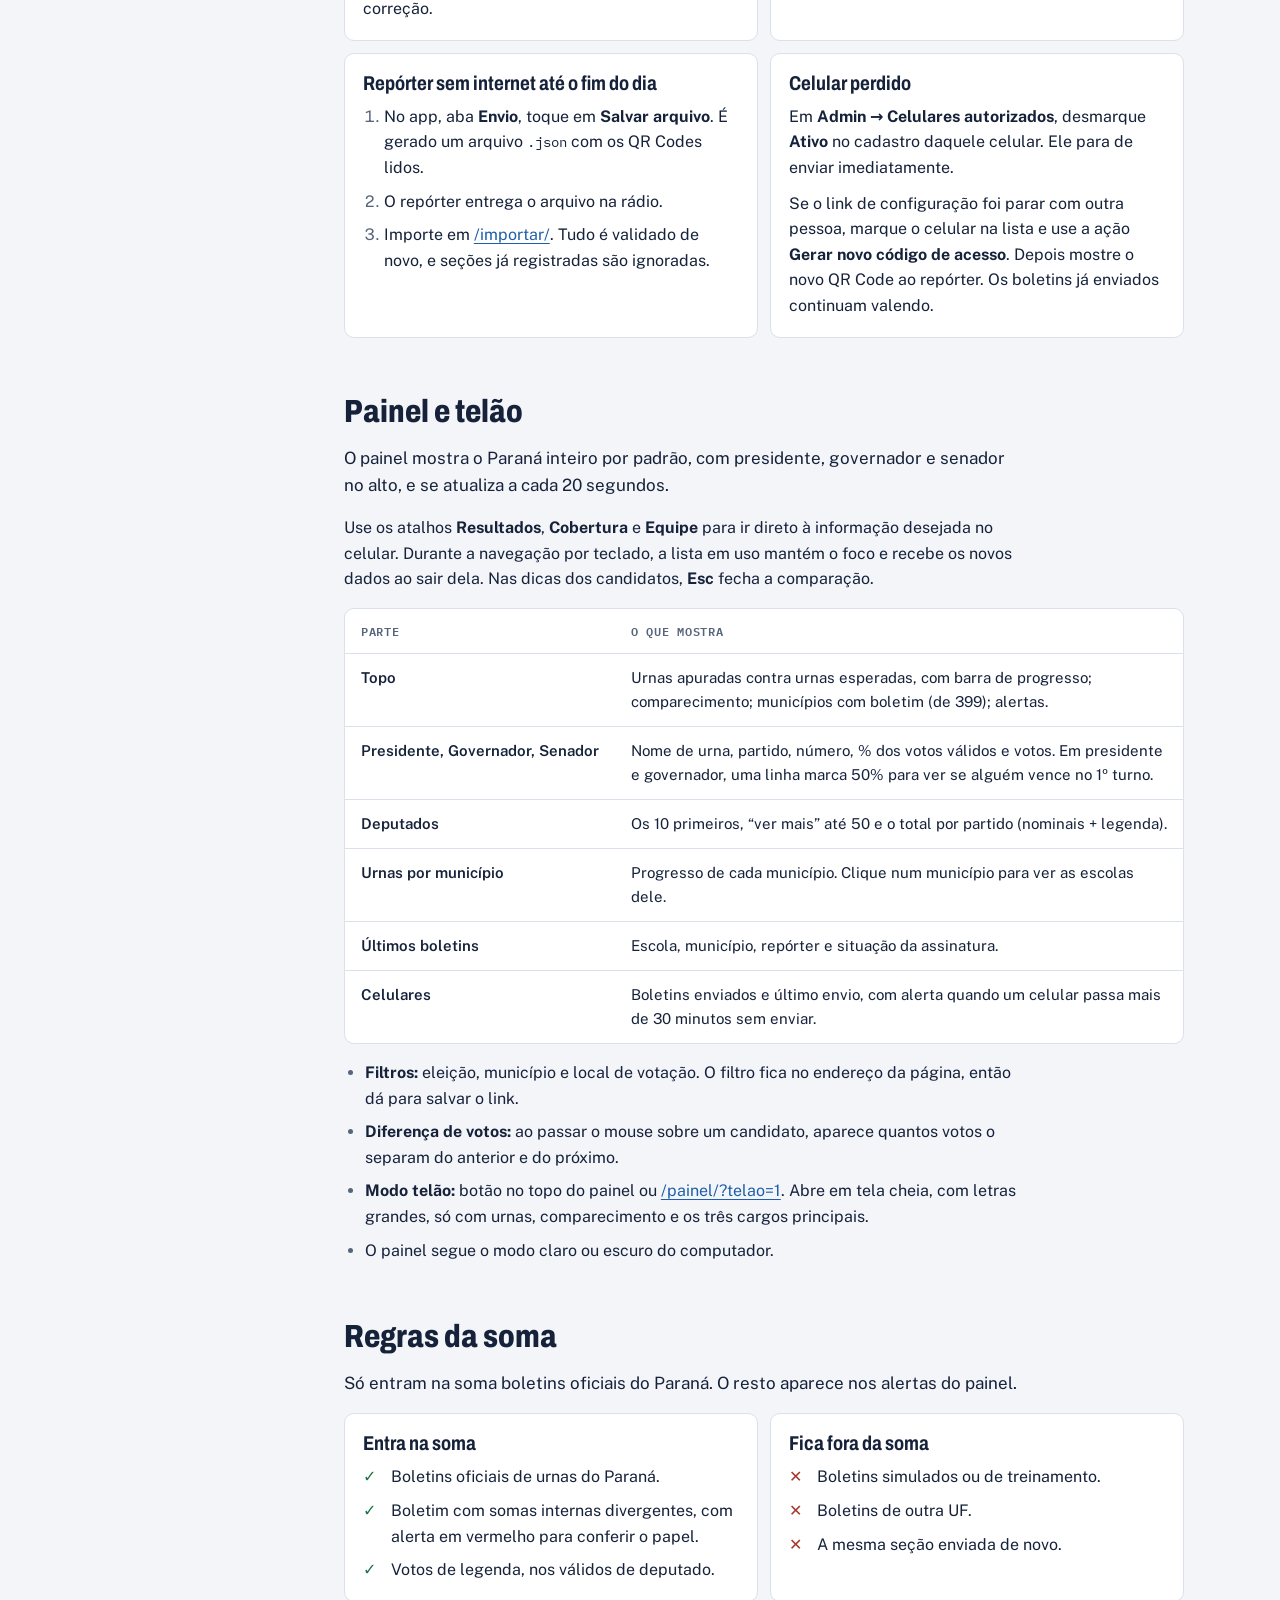
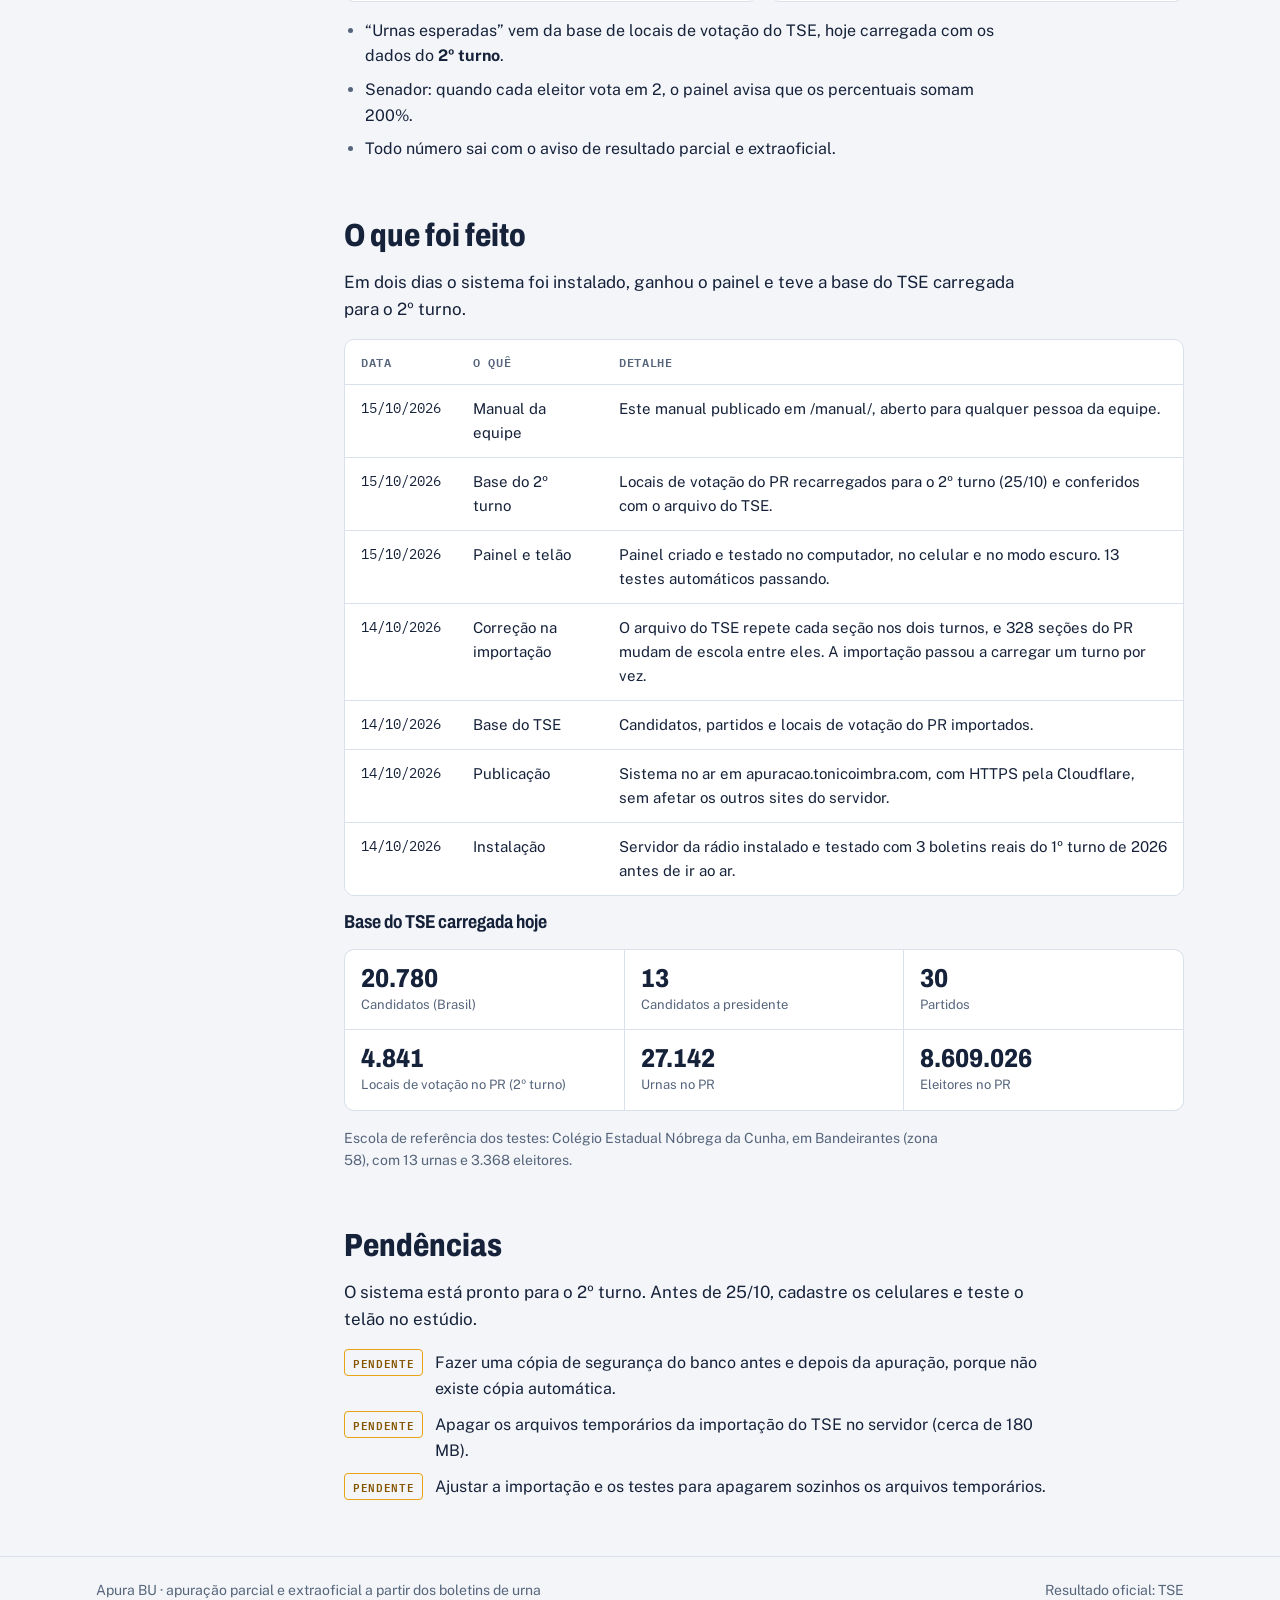
==== commit 10f8ed52: "fix: reforça segurança do acesso dos celulares e do app - Confere o formato dos campos do cabeçalho " ====
--- a/servidor/boletins/templates/boletins/manual.html
+++ b/servidor/boletins/templates/boletins/manual.html
@@ -327,6 +327,7 @@
         <div class="painel-box">
           <h3>Celular perdido</h3>
           <p>Em <b>Admin → Celulares autorizados</b>, desmarque <b>Ativo</b> no cadastro daquele celular. Ele para de enviar imediatamente.</p>
+          <p>Se o link de configuração foi parar com outra pessoa, marque o celular na lista e use a ação <b>Gerar novo código de acesso</b>. Depois mostre o novo QR Code ao repórter. Os boletins já enviados continuam valendo.</p>
         </div>
       </div>
     </section>
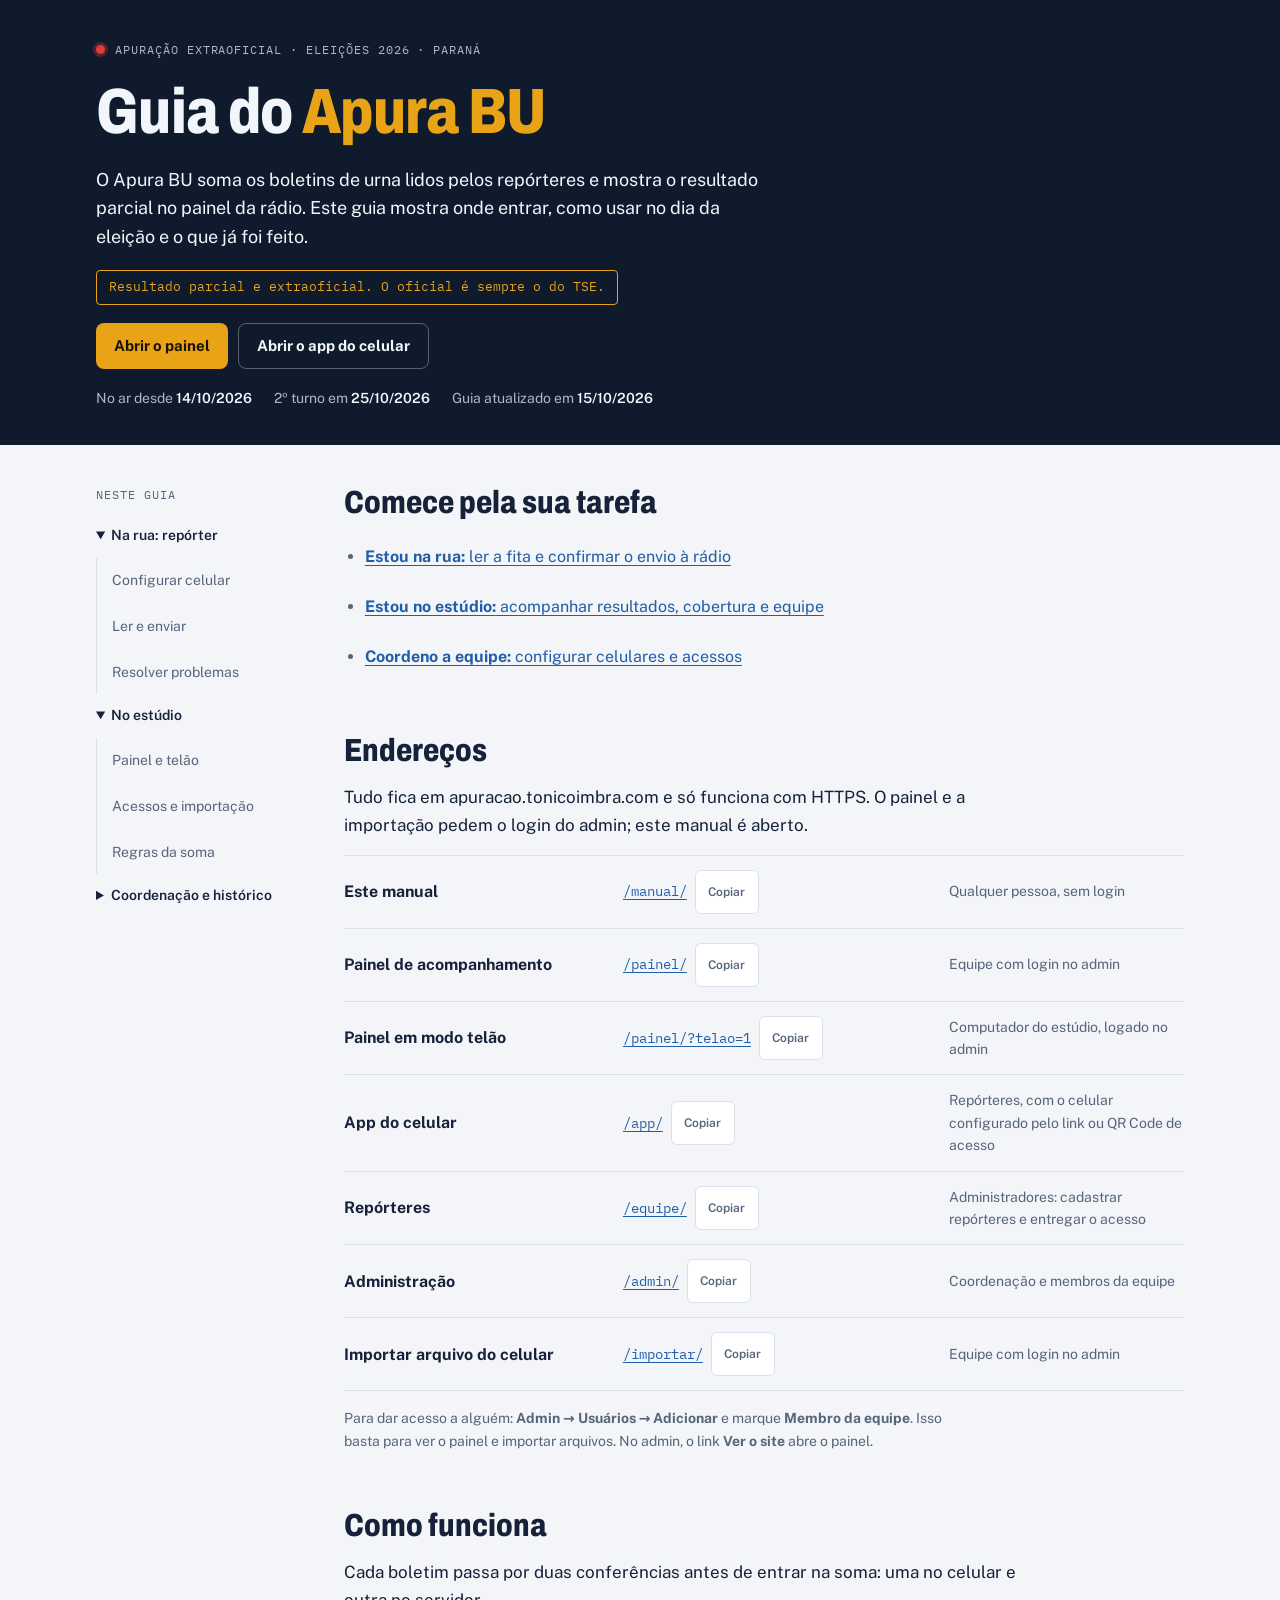
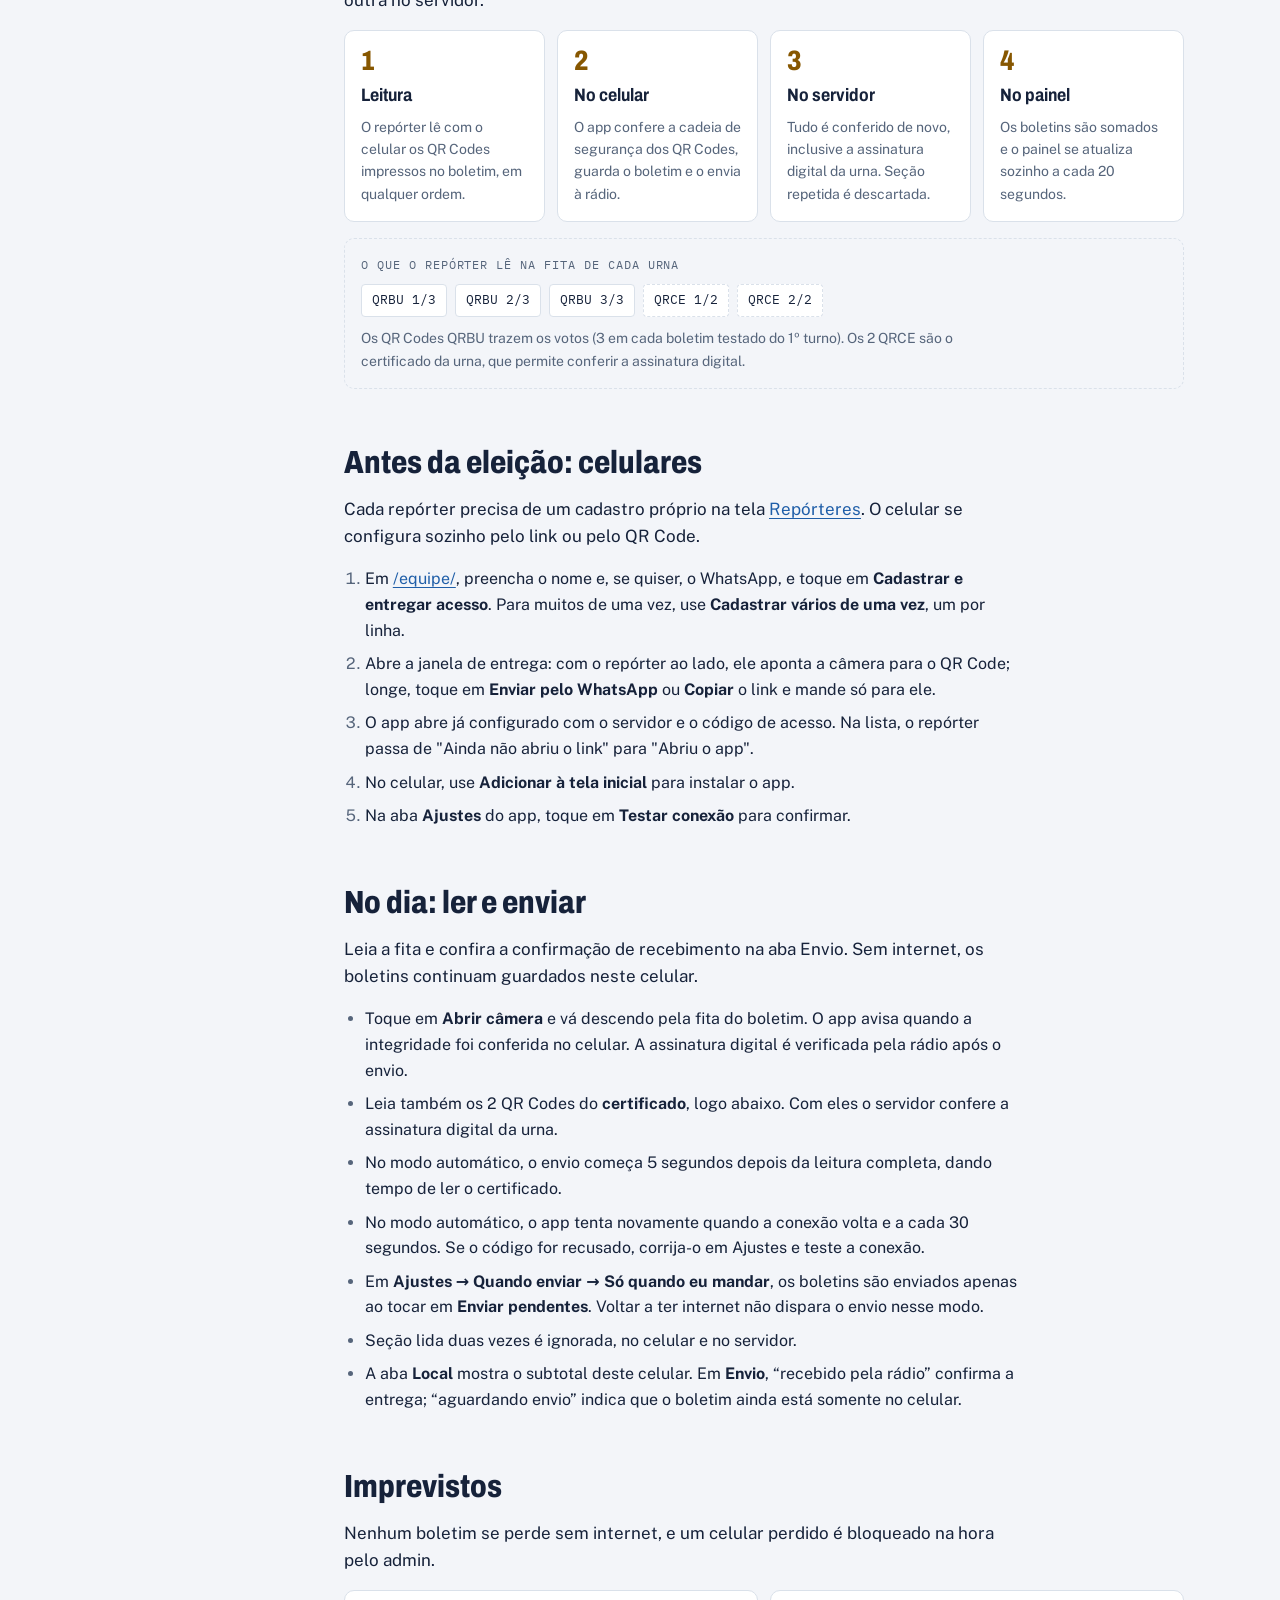
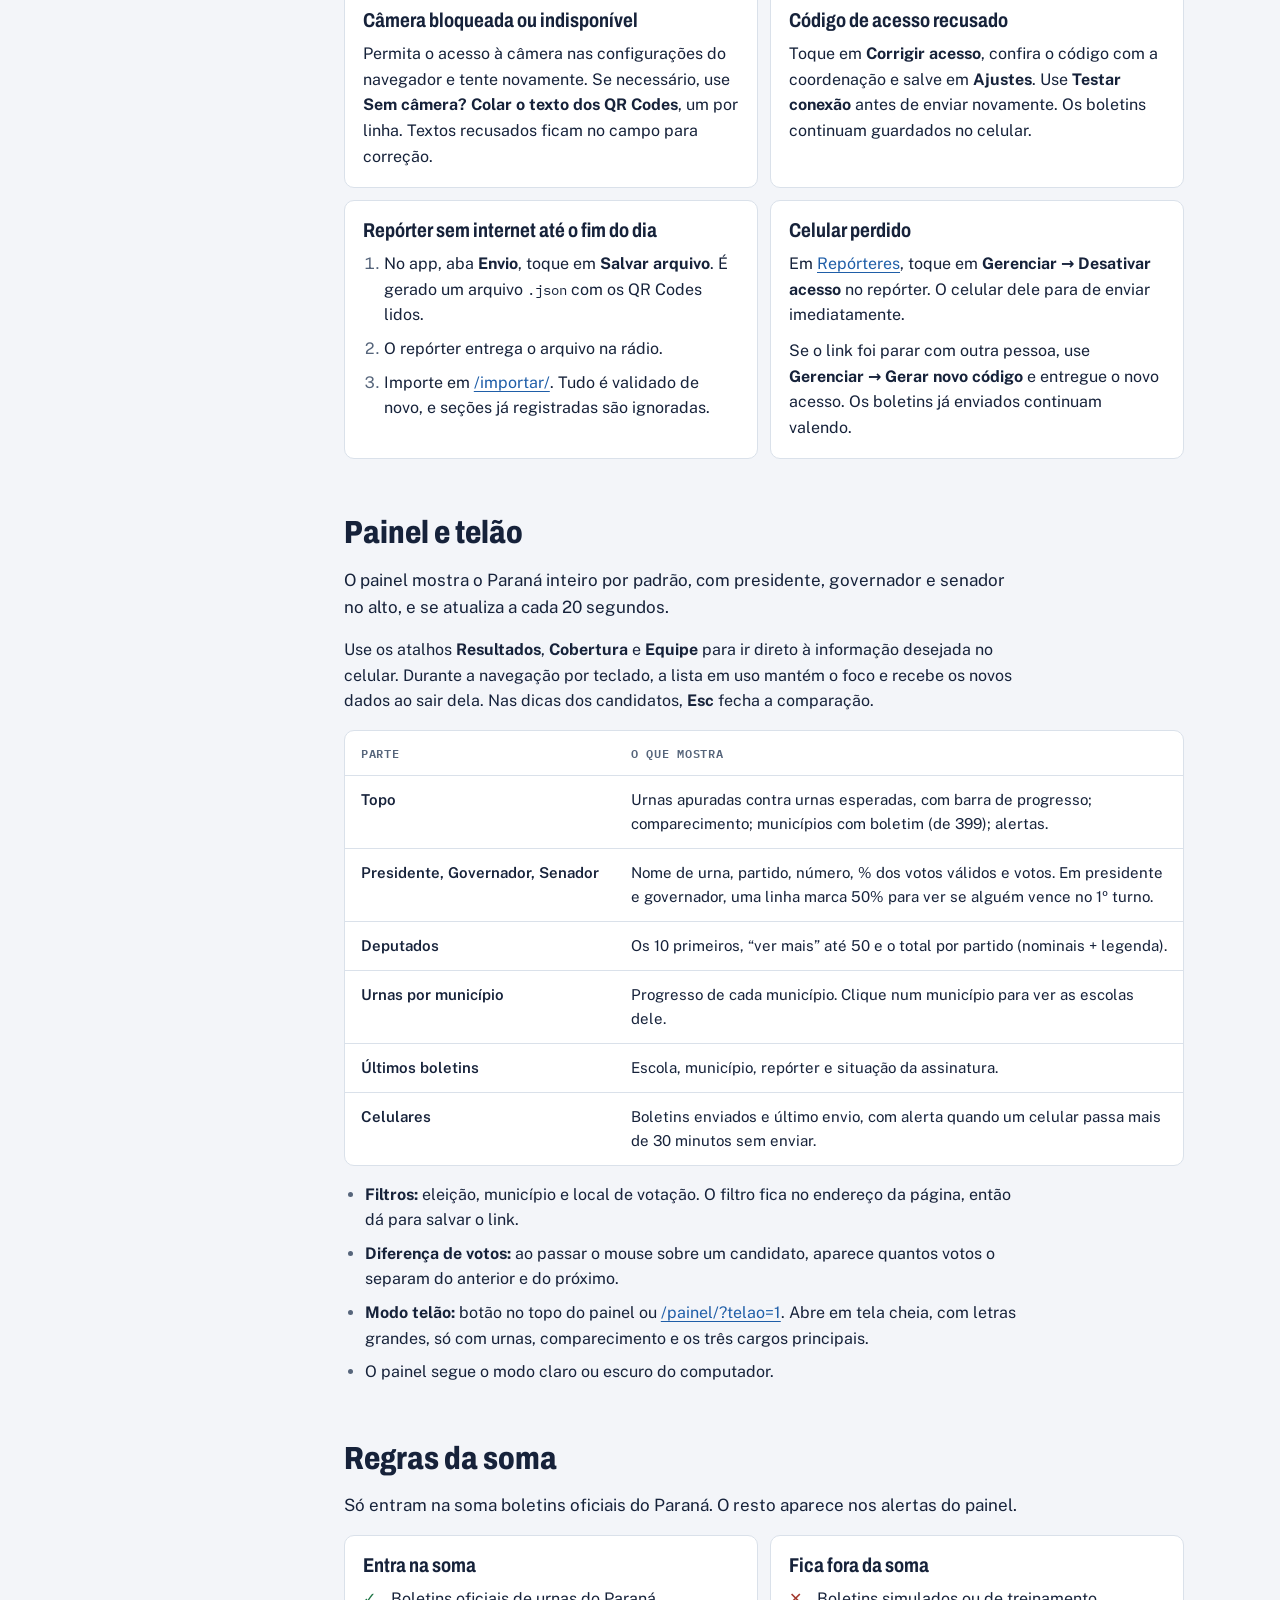
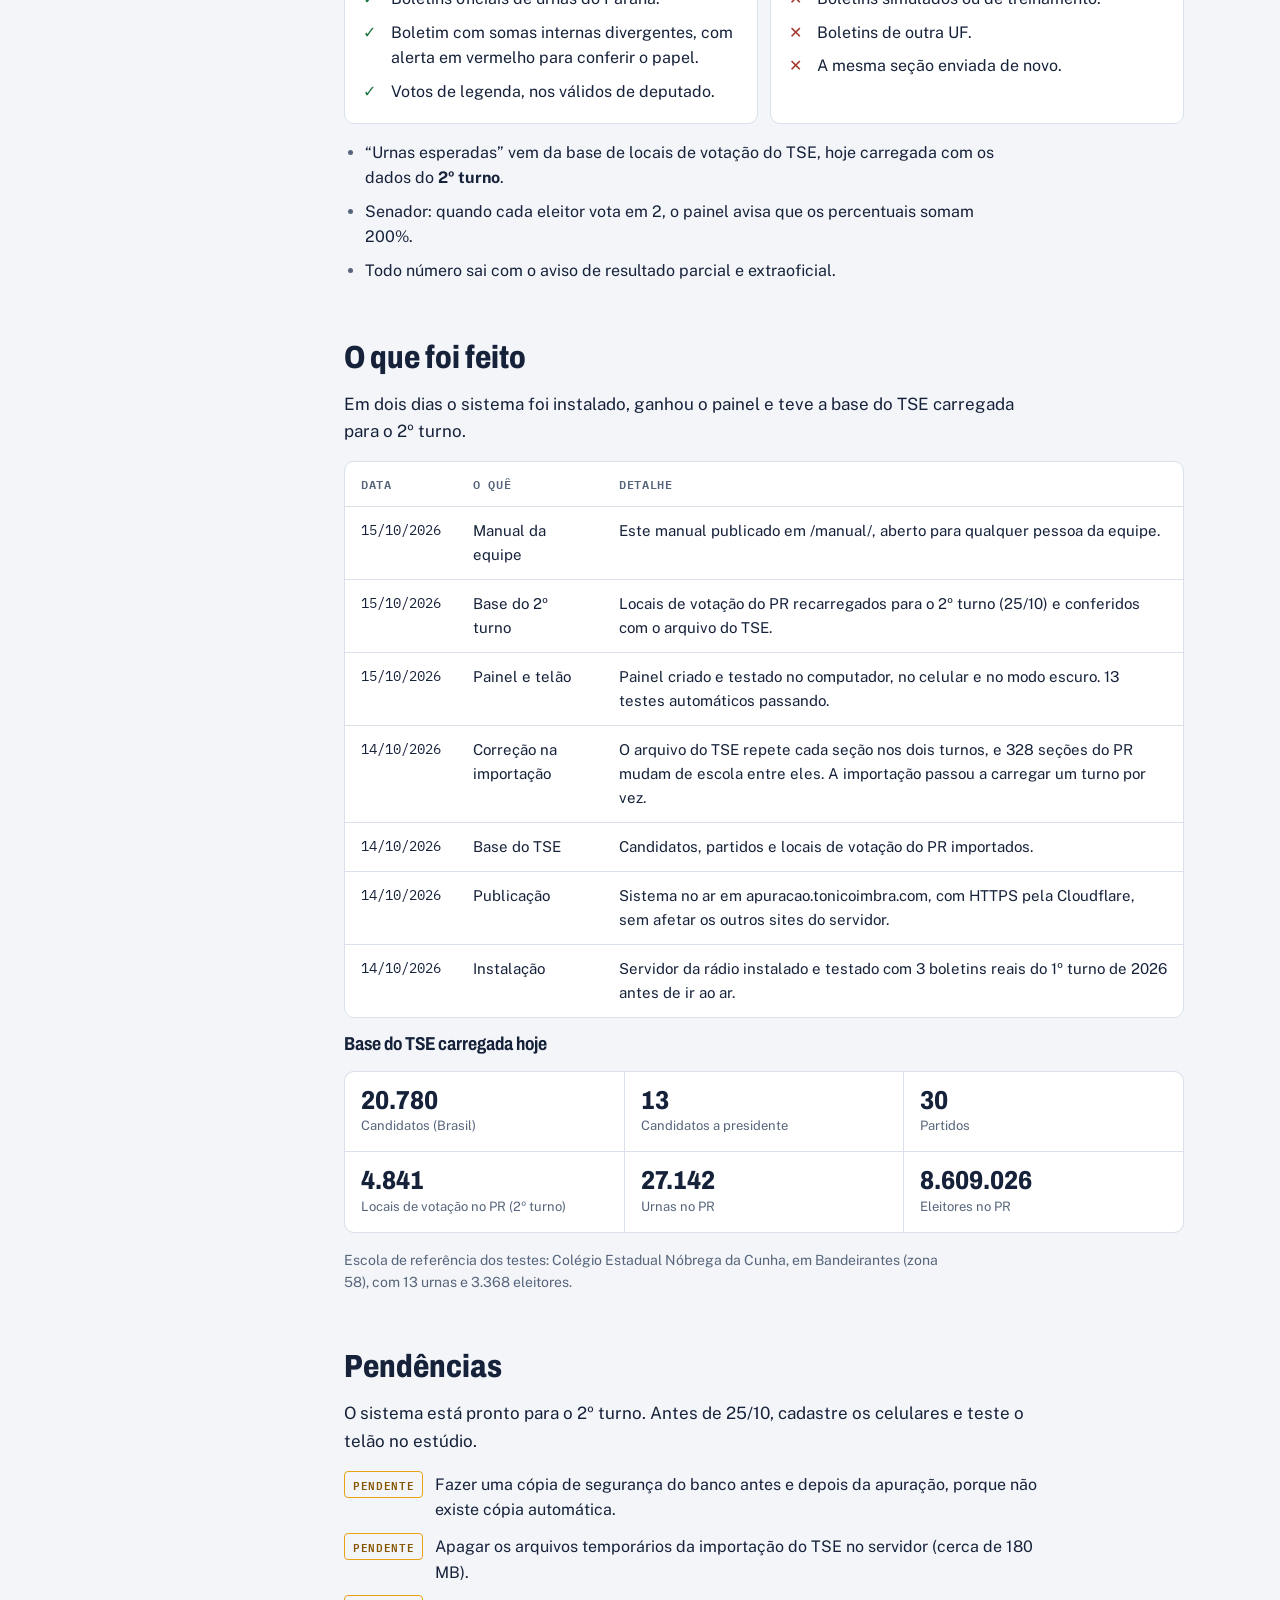
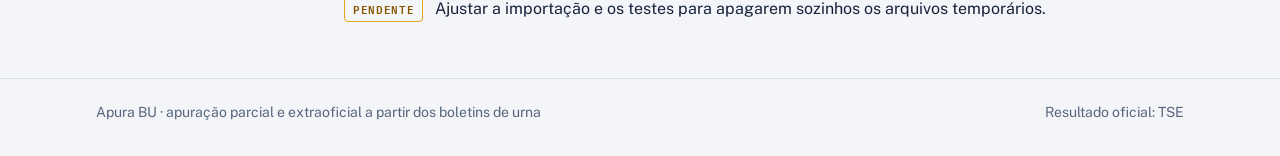
==== commit 82b07599: "feat: tela de cadastro de repórteres em /equipe/ - Cadastro um a um ou em lote (nome e WhatsApp opci" ====
--- a/servidor/boletins/templates/boletins/manual.html
+++ b/servidor/boletins/templates/boletins/manual.html
@@ -249,7 +249,10 @@
           <span class="quem">Computador do estúdio, logado no admin</span></li>
         <li><strong>App do celular</strong>
           <span class="url"><a href="/app/">/app/</a><button class="copiar" type="button" data-copiar="/app/">Copiar</button></span>
-          <span class="quem">Repórteres, com o celular configurado pelo QR Code do admin</span></li>
+          <span class="quem">Repórteres, com o celular configurado pelo link ou QR Code de acesso</span></li>
+        <li><strong>Repórteres</strong>
+          <span class="url"><a href="/equipe/">/equipe/</a><button class="copiar" type="button" data-copiar="/equipe/">Copiar</button></span>
+          <span class="quem">Administradores: cadastrar repórteres e entregar o acesso</span></li>
         <li><strong>Administração</strong>
           <span class="url"><a href="/admin/">/admin/</a><button class="copiar" type="button" data-copiar="/admin/">Copiar</button></span>
           <span class="quem">Coordenação e membros da equipe</span></li>
@@ -280,11 +283,11 @@
 
     <section id="celulares" aria-labelledby="t-celulares">
       <h2 id="t-celulares">Antes da eleição: celulares</h2>
-      <p class="abre">Cada repórter ou equipe precisa de um cadastro próprio no admin. O celular se configura sozinho lendo um QR Code.</p>
+      <p class="abre">Cada repórter precisa de um cadastro próprio na tela <a href="/equipe/">Repórteres</a>. O celular se configura sozinho pelo link ou pelo QR Code.</p>
       <ol class="lista">
-        <li>Entre em <b>Admin → Celulares autorizados → Adicionar</b>, cadastre um registro por repórter ou equipe e salve.</li>
-        <li>Abra o cadastro salvo: aparece um <b>QR Code de configuração</b>.</li>
-        <li>O repórter aponta a câmera do celular para esse QR Code. O app abre já configurado com o servidor e o código de acesso.</li>
+        <li>Em <a href="/equipe/">/equipe/</a>, preencha o nome e, se quiser, o WhatsApp, e toque em <b>Cadastrar e entregar acesso</b>. Para muitos de uma vez, use <b>Cadastrar vários de uma vez</b>, um por linha.</li>
+        <li>Abre a janela de entrega: com o repórter ao lado, ele aponta a câmera para o QR Code; longe, toque em <b>Enviar pelo WhatsApp</b> ou <b>Copiar</b> o link e mande só para ele.</li>
+        <li>O app abre já configurado com o servidor e o código de acesso. Na lista, o repórter passa de "Ainda não abriu o link" para "Abriu o app".</li>
         <li>No celular, use <b>Adicionar à tela inicial</b> para instalar o app.</li>
         <li>Na aba <b>Ajustes</b> do app, toque em <b>Testar conexão</b> para confirmar.</li>
       </ol>
@@ -326,8 +329,8 @@
         </div>
         <div class="painel-box">
           <h3>Celular perdido</h3>
-          <p>Em <b>Admin → Celulares autorizados</b>, desmarque <b>Ativo</b> no cadastro daquele celular. Ele para de enviar imediatamente.</p>
-          <p>Se o link de configuração foi parar com outra pessoa, marque o celular na lista e use a ação <b>Gerar novo código de acesso</b>. Depois mostre o novo QR Code ao repórter. Os boletins já enviados continuam valendo.</p>
+          <p>Em <a href="/equipe/">Repórteres</a>, toque em <b>Gerenciar → Desativar acesso</b> no repórter. O celular dele para de enviar imediatamente.</p>
+          <p>Se o link foi parar com outra pessoa, use <b>Gerenciar → Gerar novo código</b> e entregue o novo acesso. Os boletins já enviados continuam valendo.</p>
         </div>
       </div>
     </section>
